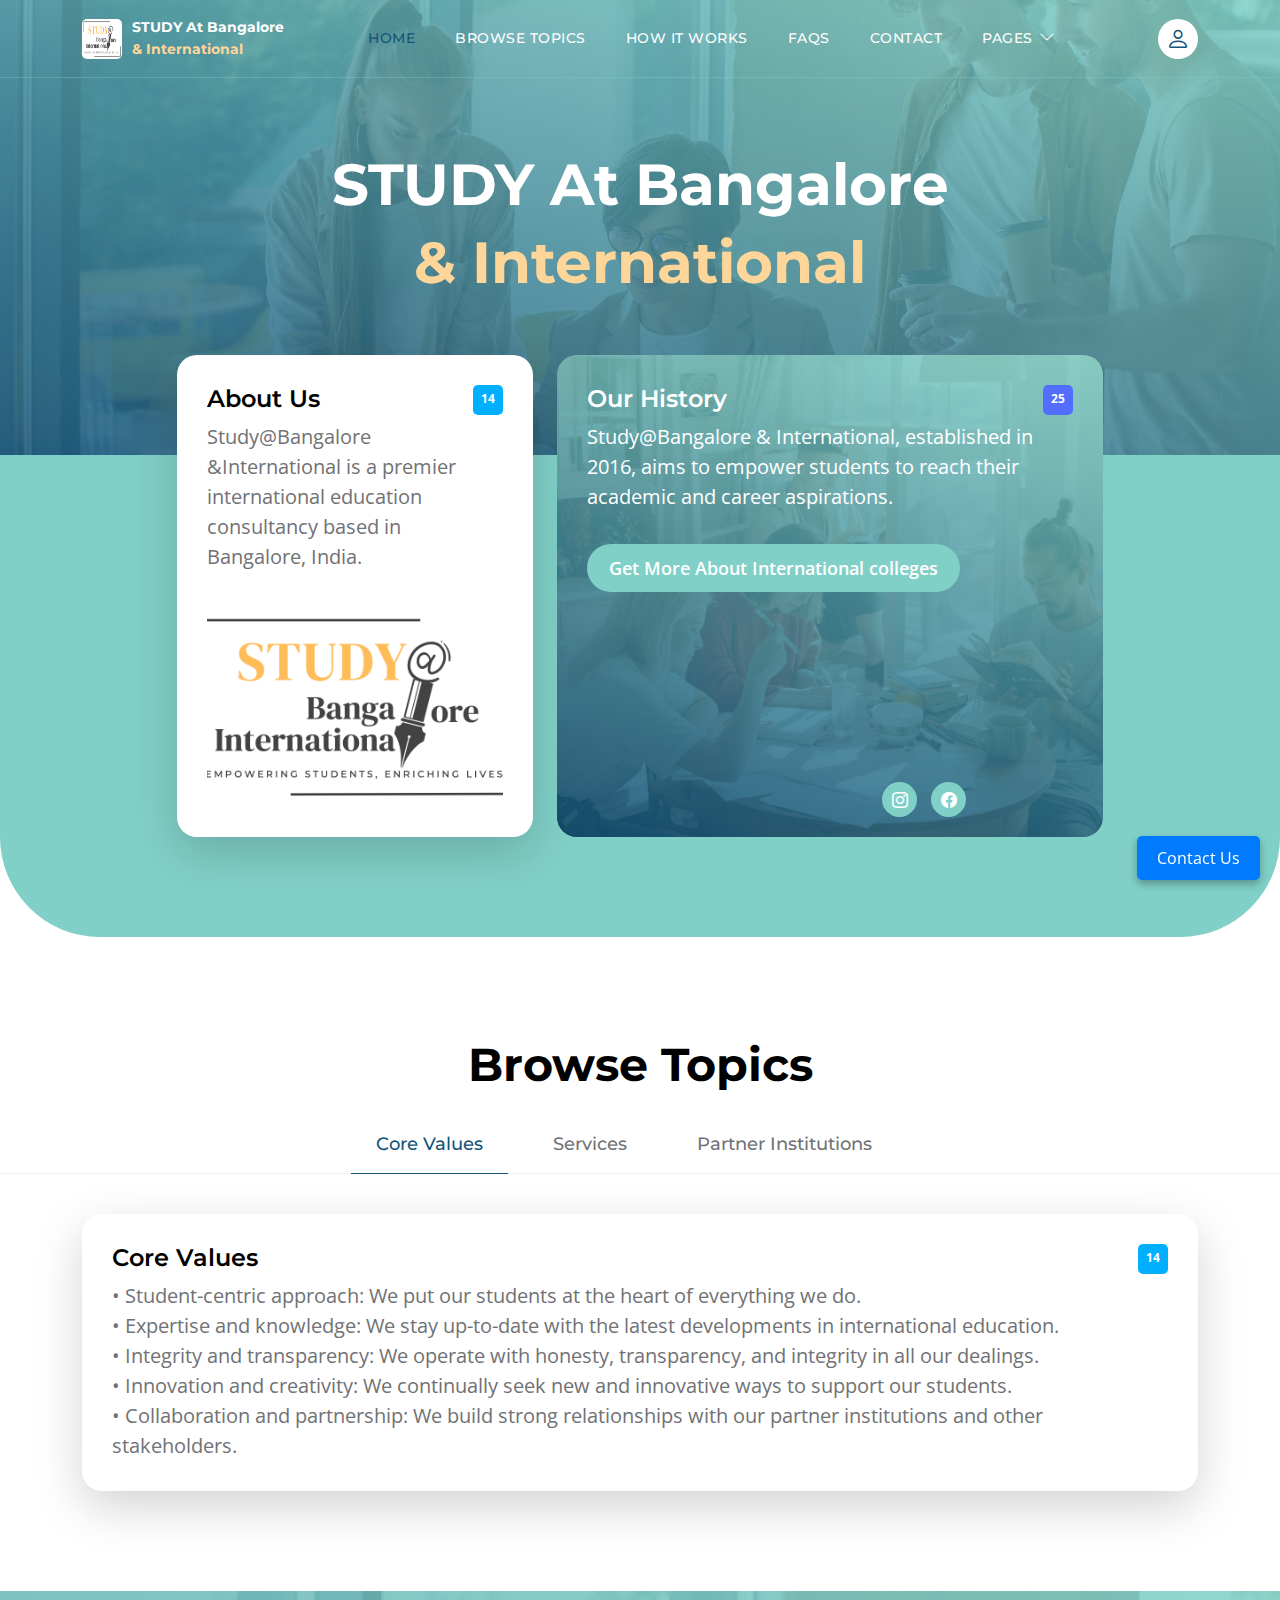
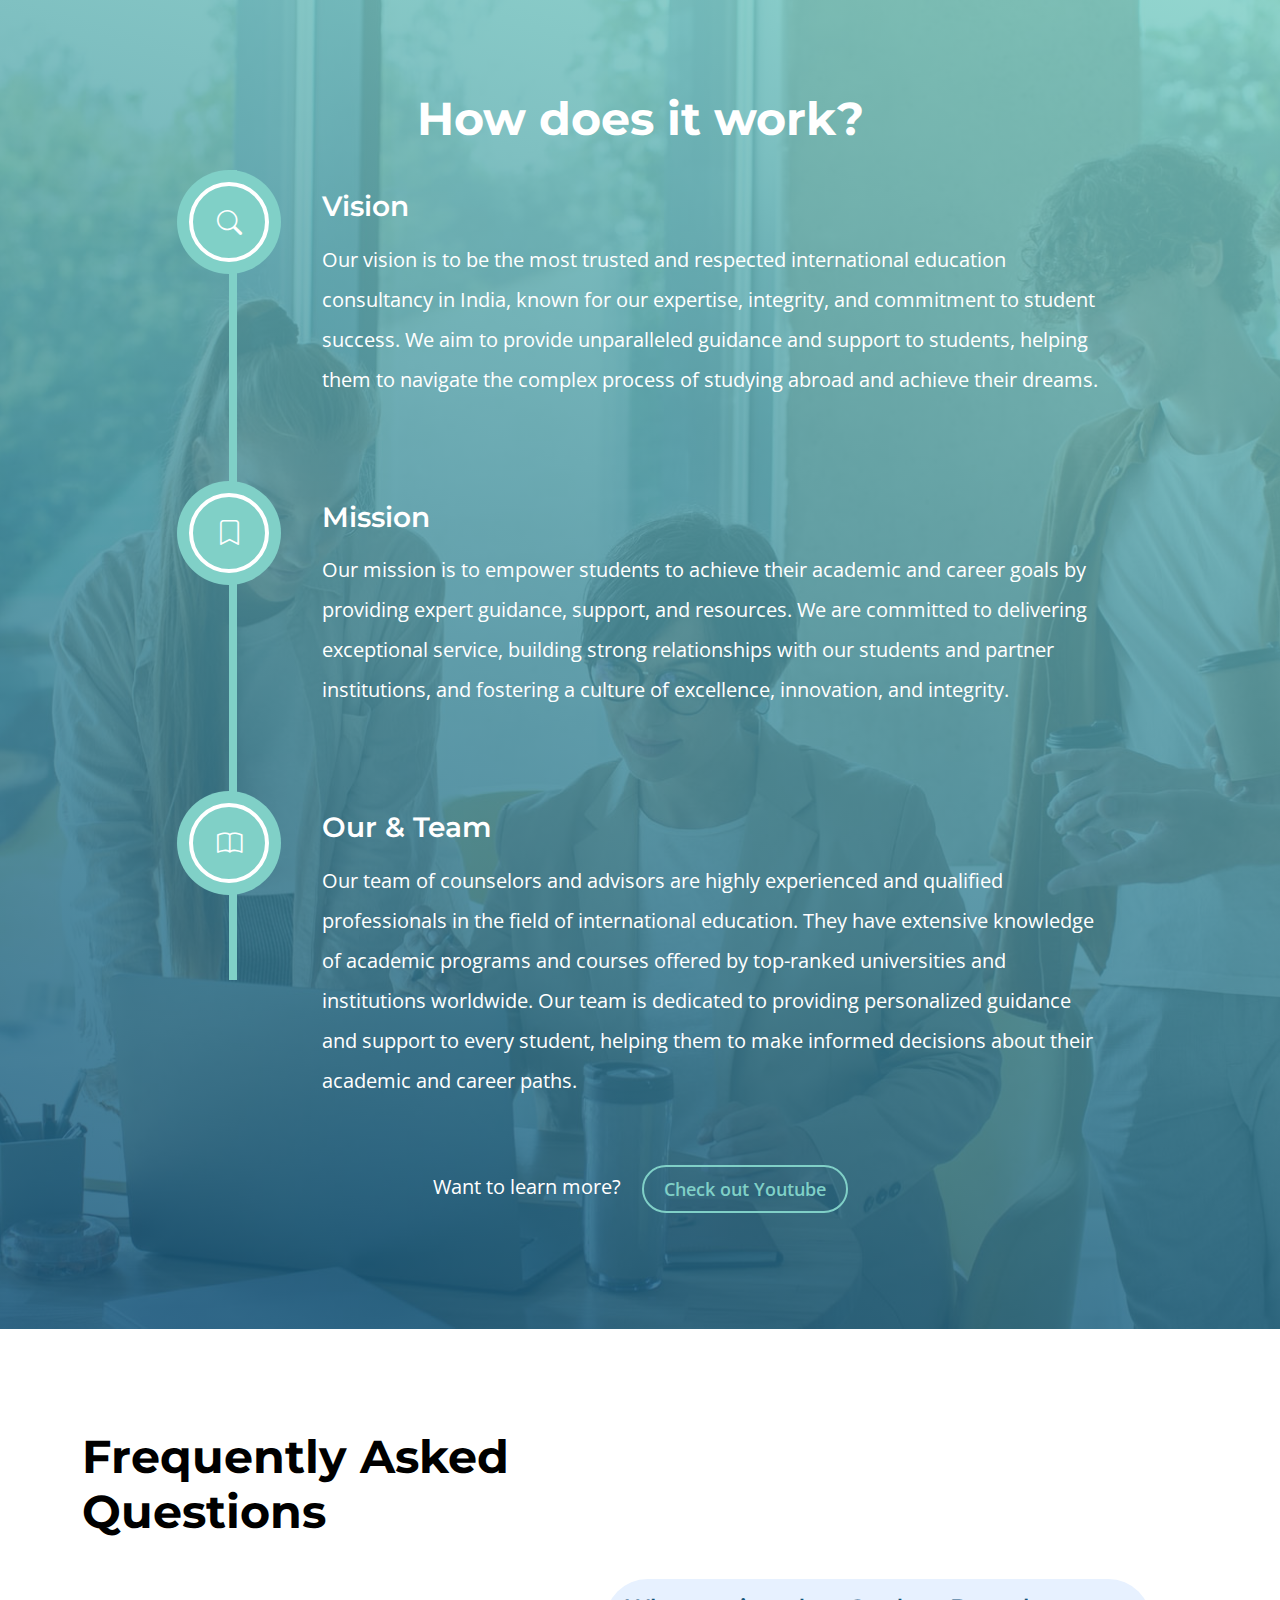
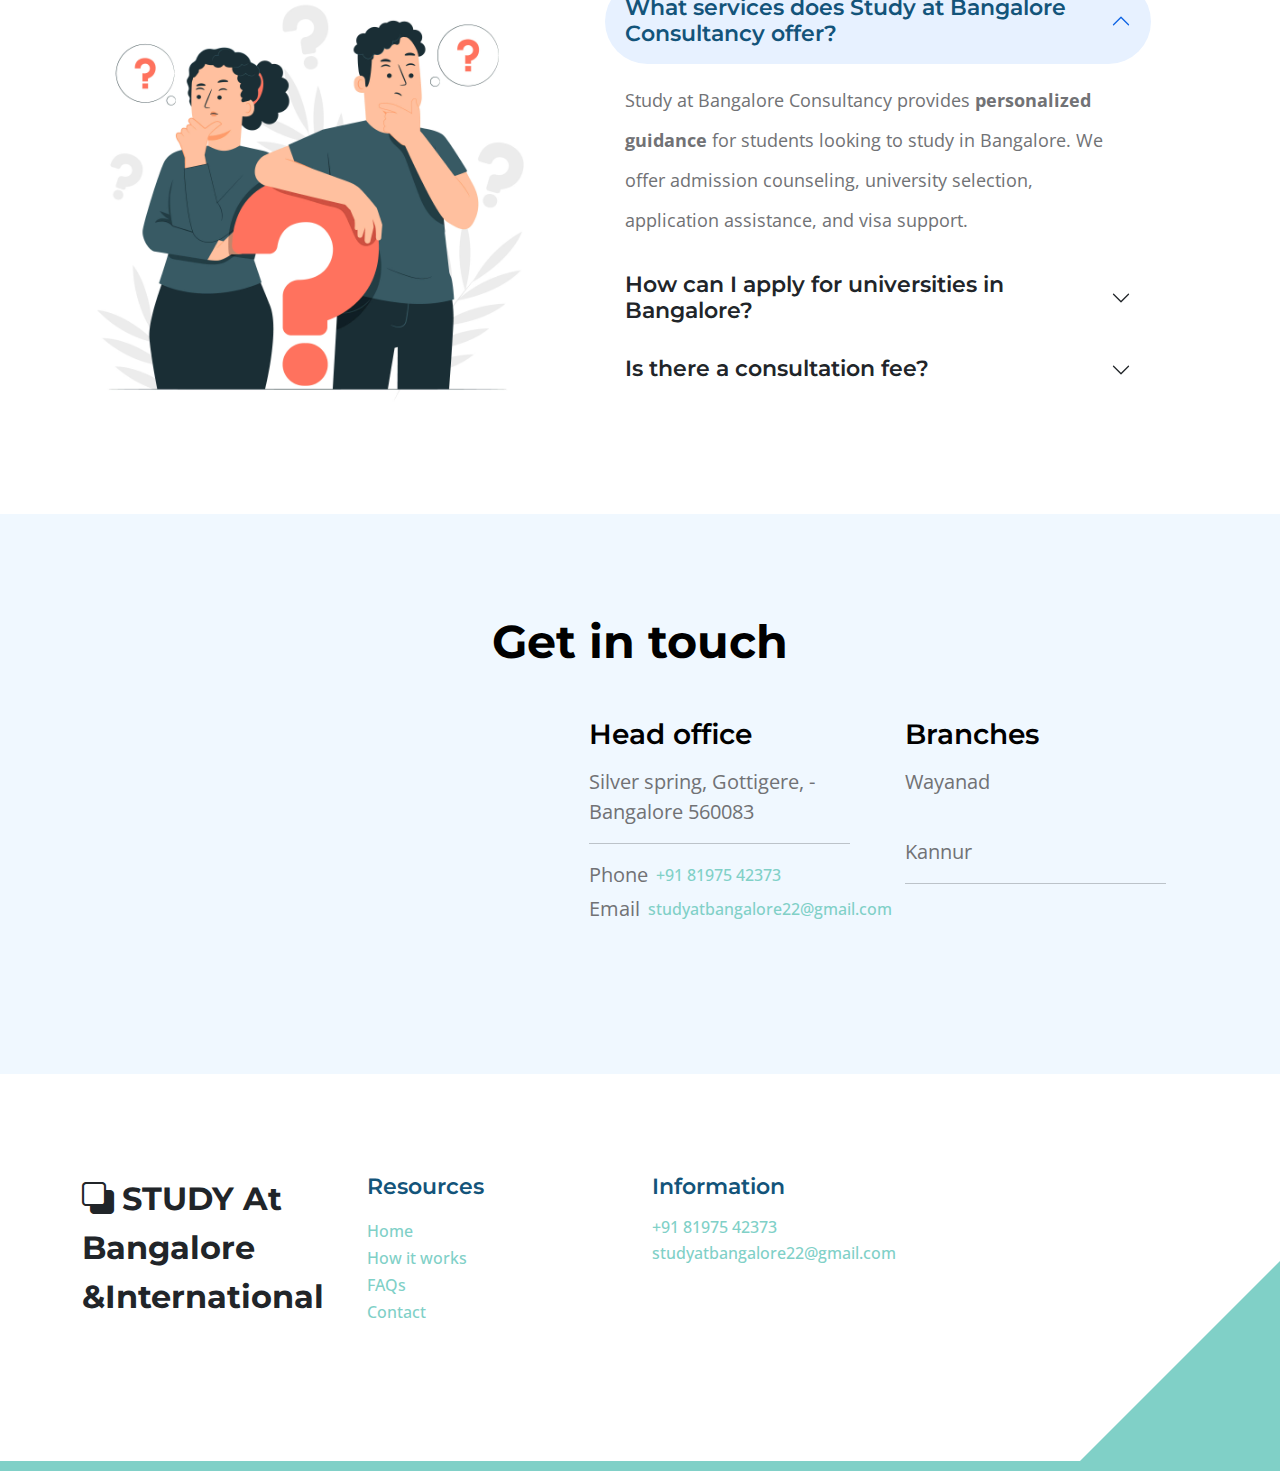
==== index.html @ b73ca3a7 "nav" ====
<!doctype html>
<html lang="en">
    <head>
        <style>
            /* Button Styling */
.contact-btn {
    position: fixed;
    bottom: 20px;
    right: 20px;
    background-color: #007bff;
    color: white;
    border: none;
    padding: 15px 25px;
    border-radius: 50%;
    font-size: 16px;
    cursor: pointer;
    box-shadow: 0 4px 8px rgba(0, 0, 0, 0.3);
    z-index: 1000;
}

/* Contact Form Styling */
.contact-form {
    display: none; /* Initially hidden */
    position: fixed;
    top: 50%;
    left: 50%;
    transform: translate(-50%, -50%);
    background-color: white;
    padding: 30px;
    border-radius: 10px;
    box-shadow: 0 4px 15px rgba(0, 0, 0, 0.2);
    z-index: 999;
    width: 400px;
}

.contact-form h4 {
    margin-bottom: 20px;
}

.contact-form label {
    display: block;
    margin-bottom: 8px;
}

.contact-form input,
.contact-form textarea {
    width: 100%;
    padding: 10px;
    margin-bottom: 15px;
    border: 1px solid #ccc;
    border-radius: 5px;
}

.contact-form button {
    background-color: #28a745;
    color: white;
    border: none;
    padding: 10px 20px;
    border-radius: 5px;
    cursor: pointer;
}

.contact-form .close-btn {
    background-color: #dc3545;
    margin-top: 10px;
    width: 100%;
}

/* Show the contact form */
.contact-form.show {
    display: block;
}
/* Contact Form Styling */
.contact-form {
    display: none; /* Initially hidden */
    position: fixed;
    top: 50%;
    left: 50%;
    transform: translate(-50%, -50%) scale(0); /* Start with a scale of 0 */
    background-color: #ffffff;
    padding: 30px;
    border-radius: 10px;
    box-shadow: 0 4px 15px rgba(0, 0, 0, 0.2);
    z-index: 999;
    width: 400px;
    opacity: 0; /* Initially hidden */
    transition: all 0.3s ease-in-out; /* Smooth transition */
    max-width: 100%;
    box-sizing: border-box;
}

/* Contact Form Visibility with Animation */
.contact-form.show {
    display: block;
    transform: translate(-50%, -50%) scale(1); /* Scale up to 1 */
    opacity: 1; /* Make the form visible */
}

/* Form Container */
.form-container {
    font-family: 'Arial', sans-serif;
}

/* Header Styling */
.contact-form h4 {
    font-size: 24px;
    margin-bottom: 20px;
    color: #333;
    text-align: center;
}

/* Form Group Styling */
.form-group {
    margin-bottom: 15px;
}

.form-group label {
    display: block;
    margin-bottom: 8px;
    font-weight: bold;
    color: #555;
}

.form-group input,
.form-group textarea {
    width: 100%;
    padding: 12px;
    border: 1px solid #ccc;
    border-radius: 5px;
    font-size: 16px;
    transition: border-color 0.3s ease;
}

.form-group input:focus,
.form-group textarea:focus {
    border-color: #007bff;
    outline: none;
}

/* Submit Button Styling */
.submit-btn {
    background-color: #007bff;
    color: white;
    border: none;
    padding: 12px 20px;
    border-radius: 5px;
    font-size: 16px;
    cursor: pointer;
    width: 100%;
    transition: background-color 0.3s ease;
}

.submit-btn:hover {
    background-color: #0056b3;
}

/* Close Button Styling */
.close-btn {
    background-color: #dc3545;
    color: white;
    padding: 10px 20px;
    border-radius: 5px;
    font-size: 16px;
    cursor: pointer;
    width: 100%;
    margin-top: 10px;
    transition: background-color 0.3s ease;
}

.close-btn:hover {
    background-color: #c82333;
}

/* Placeholder Styling */
input::placeholder,
textarea::placeholder {
    color: #aaa;
    font-style: italic;
}

/* Contact Form Responsive Design */
@media (max-width: 500px) {
    .contact-form {
        width: 90%;
    }
}
.contact-btn {
    padding: 10px 20px;
    font-size: 1rem;
    background-color: #007bff;
    color: white;
    border: none;
    border-radius: 5px;
    cursor: pointer;
    transition: background-color 0.3s ease;
}

.contact-btn:hover {
    background-color: #0056b3;
}

/* Responsive adjustments */
@media (max-width: 768px) {
    .contact-btn {
        padding: 8px 16px;
        font-size: 0.9rem;
    }
}

@media (max-width: 480px) {
    .contact-btn {
        padding: 6px 12px;
        font-size: 0.8rem;
    }
}





        </style>
        <meta charset="utf-8">
        <meta name="viewport" content="width=device-width, initial-scale=1">

        <meta name="description" content="">
        <meta name="author" content="">

        <title>Topic Listing Bootstrap 5 Template</title>

        <!-- CSS FILES -->        
        <link rel="preconnect" href="https://fonts.googleapis.com">
        
        <link rel="preconnect" href="https://fonts.gstatic.com" crossorigin>

        <link href="https://fonts.googleapis.com/css2?family=Montserrat:wght@500;600;700&family=Open+Sans&display=swap" rel="stylesheet">
                        
        <link href="css/bootstrap.min.css" rel="stylesheet">

        <link href="css/bootstrap-icons.css" rel="stylesheet">

        <link href="css/templatemo-topic-listing.css" rel="stylesheet">      
<!--

TemplateMo 590 topic listing

https://templatemo.com/tm-590-topic-listing

-->
    </head>
    
    <body id="top">

        <main>

            <nav class="navbar navbar-expand-lg">
                <div class="container">
                    <!-- Navbar Brand with Image -->
                    <a class="navbar-brand d-flex align-items-center" href="index.html">
                        <img src="images/study.png" alt="Study Logo" class="img-fluid" style="width: 40px; height: 40px; margin-right: 10px; border-radius: 5px;">
                        <span class="fw-bold" style="font-size: 0.9rem; color: white;">STUDY At Bangalore<br/><span style="color: #FFD699;">& International</span></span>
                    </a>
                    
                    
                    
            
                    <!-- Mobile Icon -->
                    <div class="d-lg-none ms-auto me-4">
                        <a href="#top" class="navbar-icon bi-person smoothscroll"></a>
                    </div>
            
                    <!-- Toggler Button -->
                    <button class="navbar-toggler" type="button" data-bs-toggle="collapse" data-bs-target="#navbarNav" aria-controls="navbarNav" aria-expanded="false" aria-label="Toggle navigation">
                        <span class="navbar-toggler-icon"></span>
                    </button>
            
                    <!-- Navigation Links -->
                    <div class="collapse navbar-collapse" id="navbarNav">
                        <ul class="navbar-nav ms-lg-5 me-lg-auto">
                            <li class="nav-item">
                                <a class="nav-link click-scroll" href="#section_1">Home</a>
                            </li>
                            <li class="nav-item">
                                <a class="nav-link click-scroll" href="#section_2">Browse Topics</a>
                            </li>
                            <li class="nav-item">
                                <a class="nav-link click-scroll" href="#section_3">How it works</a>
                            </li>
                            <li class="nav-item">
                                <a class="nav-link click-scroll" href="#section_4">FAQs</a>
                            </li>
                            <li class="nav-item">
                                <a class="nav-link click-scroll" href="#section_5">Contact</a>
                            </li>
                            <li class="nav-item dropdown">
                                <a class="nav-link dropdown-toggle" href="#" id="navbarLightDropdownMenuLink" role="button" data-bs-toggle="dropdown" aria-expanded="false">Pages</a>
                                <ul class="dropdown-menu dropdown-menu-light" aria-labelledby="navbarLightDropdownMenuLink">
                                    <li><a class="dropdown-item" href="topics-listing.html">Providing  Details</a></li>
                                    <li><a class="dropdown-item" href="contact.html">Contact Form</a></li>
                                </ul>
                            </li>
                        </ul>
            
                        <!-- Desktop Icon -->
                        <div class="d-none d-lg-block">
                            <a href="/contact.html" class="navbar-icon bi-person smoothscroll"></a>
                        </div>
                    </div>
                </div>
            </nav>
            <!-- Contact Button -->
            <button id="contactBtn" class="contact-btn">
                Contact Us
            </button>
            

<!-- Contact Form (Initially Hidden) -->
<div id="contactForm" class="contact-form">
    <div class="form-container">
        <h4>Contact Us</h4>
        <form action="https://formspree.io/f/xovvlnej" method="POST"  role="form" id="contactForm">
            <div class="form-group">
                <label for="name">Full Name:</label>
                <input type="text" id="name" name="name" required placeholder="Enter your full name">
            </div>

            <div class="form-group">
                <label for="email">Email Address:</label>
                <input type="email" id="email" name="email" required placeholder="Enter your email">
            </div>

            <div class="form-group">
                <label for="message">Your Message:</label>
                <textarea id="message" name="message" required placeholder="Write your message here"></textarea>
            </div>

            <div class="form-group">
                <button type="submit" class="submit-btn">Submit</button>
            </div>
        </form>
        <button id="closeForm" class="close-btn">Close</button>
    </div>
</div>


            

            <section class="hero-section d-flex justify-content-center align-items-center timeline-section " id="section_1">
                <div class="section-overlay"></div>
                <div class="container">
                    <div class="row">

                        <div class="col-lg-8 col-12 mx-auto">
                            <h1 class="text-white text-center">STUDY At Bangalore</h1>

                            <h1 class="text-center" style="color: #FFD699;">& International</h1>





                            
                        </div>

                    </div>
                </div>
            </section>


            <section class="featured-section">
                <div class="container">
                    <div class="row justify-content-center">

                        <div class="col-lg-4 col-12 mb-4 mb-lg-0">
                            <div class="custom-block bg-white shadow-lg">
                                <a href="topics-detail.html">
                                    <div class="d-flex">
                                        <div>
                                            <h5 class="mb-2">About Us
                                            </h5>

                                            <p class="mb-0">Study@Bangalore &International is a premier international education consultancy based in Bangalore, India.
                                                </p>
                                        </div>

                                        <span class="badge bg-design rounded-pill ms-auto">14</span>
                                    </div>

                                    <img src="images/study.png" class="custom-block-image img-fluid" alt="">
                                </a>
                            </div>
                        </div>

                        <div class="col-lg-6 col-12">
                            <div class="custom-block custom-block-overlay">
                                <div class="d-flex flex-column h-100">
                                    <img src="images/pexels-cottonbro-4778621.jpg" class="custom-block-image img-fluid" alt="">

                                    <div class="custom-block-overlay-text d-flex">
                                        <div>
                                            <h5 class="text-white mb-2">Our History
                                            </h5>

                                            <p class="text-white">Study@Bangalore & International, established in 2016, aims to empower students to reach their academic and career aspirations.</p>

                                            <a href="topics-detail.html" class="btn custom-btn mt-2 mt-lg-3"> Get More About International colleges</a>
                                        </div>

                                        <span class="badge bg-finance rounded-pill ms-auto">25</span>
                                    </div>

                                    <div class="social-share d-flex" style="margin-left: 200px;">
                                       

                                        <ul class="social-icon" style="margin-left: 90px;">
                                            <li class="social-icon-item">
                                                <a href="https://www.instagram.com/study.at.bangalore/profilecard/?igsh=MTByZGwyd2oxY2F5aA==" class="social-icon-link bi-instagram"></a>
                                            </li>
                                            

                                            <li class="social-icon-item">
                                                <a href="https://www.facebook.com/share/1Bi9DDzhCz/?mibextid=wwXIfr" class="social-icon-link bi-facebook"></a>
                                            </li>
                                        </ul>
                                    </div>

                                    <div class="section-overlay"></div>
                                </div>
                            </div>
                        </div>

                    </div>
                </div>
            </section>


            <section class="explore-section section-padding" id="section_2">
                <div class="container">

                        <div class="col-12 text-center">
                            <h2 class="mb-4">Browse Topics</h1>
                        </div>

                    </div>
                </div>

                <div class="container-fluid">
                    <div class="row">
                        <ul class="nav nav-tabs" id="myTab" role="tablist">
                            <li class="nav-item" role="presentation">
                                <button class="nav-link active" id="design-tab" data-bs-toggle="tab" data-bs-target="#design-tab-pane" type="button" role="tab" aria-controls="design-tab-pane" aria-selected="true">Core Values</button>
                            </li>

                            <li class="nav-item" role="presentation">
                                <button class="nav-link" id="marketing-tab" data-bs-toggle="tab" data-bs-target="#marketing-tab-pane" type="button" role="tab" aria-controls="marketing-tab-pane" aria-selected="false">Services</button>
                            </li>

                            <li class="nav-item" role="presentation">
                                <button class="nav-link" id="finance-tab" data-bs-toggle="tab" data-bs-target="#finance-tab-pane" type="button" role="tab" aria-controls="finance-tab-pane" aria-selected="false">Partner Institutions
                                </button>
                            </li>

                          
                        </ul>
                    </div>
                </div>

                <div class="container">
                    <div class="row">

                        <div class="col-12">
                            <div class="tab-content" id="myTabContent">
                                <div class="tab-pane fade show active" id="design-tab-pane" role="tabpanel" aria-labelledby="design-tab" tabindex="0">
                                    <div class="row">
                                        <div class="col-lg-12 col-md-6 col-12 mb-4 mb-lg-0">
                                            <div class="custom-block bg-white shadow-lg">
                                                <a href="topics-detail.html">
                                                    <div class="d-flex">
                                                        <div>
                                                            <h5 class="mb-2">Core Values</h5>

                                                            <p class="mb-0">•⁠  ⁠Student-centric approach: We put our students at the heart of everything we do.<br/>
                                                                •⁠  ⁠Expertise and knowledge: We stay up-to-date with the latest developments in international education.<br/>
                                                                •⁠  ⁠Integrity and transparency: We operate with honesty, transparency, and integrity in all our dealings.<br/>
                                                                •⁠  ⁠Innovation and creativity: We continually seek new and innovative ways to support our students.<br/>
                                                                •⁠  ⁠Collaboration and partnership: We build strong relationships with our partner institutions and other stakeholders.
                                                                </p>
                                                        </div>

                                                        <span class="badge bg-design rounded-pill ms-auto">14</span>
                                                    </div>

                                                    
                                                </a>
                                            </div>
                                        </div>

                                        

                                      
                                    </div>
                                </div>

                                <div class="tab-pane fade" id="marketing-tab-pane" role="tabpanel" aria-labelledby="marketing-tab" tabindex="0">
                                    <div class="row">
                                        <div class="col-lg-12 col-md-6 col-12 mb-4 mb-lg-0">
                                            <div class="custom-block bg-white shadow-lg">
                                                <a href="topics-detail.html">
                                                    <div class="d-flex">
                                                        <div>
                                                            <h5 class="mb-2">Services</h5>

                                                            <p class="mb-0">•⁠ ⁠  ⁠University selection and application: We help students choose the right university and program, and assist with the application process.<br/>
                                                                •⁠  ⁠Course selection and career guidance: We provide guidance on course selection and career paths.<br/>
                                                                •⁠  ⁠Visa application and documentation: We assist with visa applications and documentation.<br/>
                                                                •⁠  ⁠Pre-departure briefing and orientation: We provide pre-departure briefings and orientation to prepare students for their studies abroad.<br/>
                                                                •⁠  ⁠Post-arrival support and assistance: We offer post-arrival support and assistance to help students settle into their new environment.
                                                                
                                                                </p>
                                                        </div>

                                                        <span class="badge bg-design rounded-pill ms-auto">14</span>
                                                    </div>

                                                    
                                                </a>
                                            </div>
                                        </div>

                                        

                                          
                                        </div>
                                  </div>

                                <div class="tab-pane fade" id="finance-tab-pane" role="tabpanel" aria-labelledby="finance-tab" tabindex="0">   <div class="row">
                                    <div class="col-lg-12 col-md-6 col-12 mb-4 mb-lg-0">
                                        <div class="custom-block bg-white shadow-lg">
                                            <a href="topics-detail.html">
                                                <div class="d-flex">
                                                    <div>
                                                        <h5 class="mb-2">Partner Institutions</h5>

                                                        <p class="mb-0">•⁠  ⁠Universities in the UK, USA, Australia, Canada, and Europe<br/>
                                                            •⁠  ⁠Top-ranked business schools and engineering institutions<br/>
                                                            •⁠  ⁠Leading arts and design colleges<br/>
                                                            •⁠  ⁠Renowned language schools and pathway providers
                                                            
                                                            </p>
                                                    </div>

                                                    <span class="badge bg-design rounded-pill ms-auto">14</span>
                                                </div>

                                                
                                            </a>
                                        </div>
                                    </div>

                                    </div>
                                </div>

                                <div class="tab-pane fade" id="music-tab-pane" role="tabpanel" aria-labelledby="music-tab" tabindex="0">
                                    <div class="row">
                                        <div class="col-lg-4 col-md-6 col-12 mb-4 mb-lg-3">
                                            <div class="custom-block bg-white shadow-lg">
                                                <a href="topics-detail.html">
                                                    <div class="d-flex">
                                                        <div>
                                                            <h5 class="mb-2">Composing Song</h5>

                                                            <p class="mb-0">Lorem Ipsum dolor sit amet consectetur</p>
                                                        </div>

                                                        <span class="badge bg-music rounded-pill ms-auto">45</span>
                                                    </div>

                                                    <img src="images/topics/undraw_Compose_music_re_wpiw.png" class="custom-block-image img-fluid" alt="">
                                                </a>
                                            </div>
                                        </div>

                                        <div class="col-lg-4 col-md-6 col-12 mb-4 mb-lg-3">
                                            <div class="custom-block bg-white shadow-lg">
                                                <a href="topics-detail.html">
                                                    <div class="d-flex">
                                                        <div>
                                                            <h5 class="mb-2">Online Music</h5>

                                                            <p class="mb-0">Lorem Ipsum dolor sit amet consectetur</p>
                                                        </div>

                                                        <span class="badge bg-music rounded-pill ms-auto">45</span>
                                                    </div>

                                                    <img src="images/topics/undraw_happy_music_g6wc.png" class="custom-block-image img-fluid" alt="">
                                                </a>
                                            </div>
                                        </div>

                                        <div class="col-lg-4 col-md-6 col-12">
                                            <div class="custom-block bg-white shadow-lg">
                                                <a href="topics-detail.html">
                                                    <div class="d-flex">
                                                        <div>
                                                            <h5 class="mb-2">Podcast</h5>

                                                            <p class="mb-0">Lorem Ipsum dolor sit amet consectetur</p>
                                                        </div>

                                                        <span class="badge bg-music rounded-pill ms-auto">20</span>
                                                    </div>

                                                    <img src="images/topics/undraw_Podcast_audience_re_4i5q.png" class="custom-block-image img-fluid" alt="">
                                                </a>
                                            </div>
                                        </div>
                                    </div>
                                </div>

                                <div class="tab-pane fade" id="education-tab-pane" role="tabpanel" aria-labelledby="education-tab" tabindex="0">
                                    <div class="row">
                                        <div class="col-lg-6 col-md-6 col-12 mb-4 mb-lg-3">
                                            <div class="custom-block bg-white shadow-lg">
                                                <a href="topics-detail.html">
                                                    <div class="d-flex">
                                                        <div>
                                                            <h5 class="mb-2">Graduation</h5>

                                                            <p class="mb-0">Lorem Ipsum dolor sit amet consectetur</p>
                                                        </div>

                                                        <span class="badge bg-education rounded-pill ms-auto">80</span>
                                                    </div>

                                                    <img src="images/topics/undraw_Graduation_re_gthn.png" class="custom-block-image img-fluid" alt="">
                                                </a>
                                            </div>
                                        </div>

                                        <div class="col-lg-6 col-md-6 col-12">
                                            <div class="custom-block bg-white shadow-lg">
                                                <a href="topics-detail.html">
                                                    <div class="d-flex">
                                                        <div>
                                                            <h5 class="mb-2">Educator</h5>

                                                            <p class="mb-0">Lorem Ipsum dolor sit amet consectetur</p>
                                                        </div>

                                                        <span class="badge bg-education rounded-pill ms-auto">75</span>
                                                    </div>

                                                    <img src="images/topics/undraw_Educator_re_ju47.png" class="custom-block-image img-fluid" alt="">
                                                </a>
                                            </div>
                                        </div>
                                    </div>
                                </div>
                            </div>

                    </div>
                </div>
            </section>


            <section class="timeline-section section-padding" id="section_3">
                <div class="section-overlay"></div>

                <div class="container">
                    <div class="row">

                        <div class="col-12 text-center">
                            <h2 class="text-white mb-4">How does it work?</h1>
                        </div>

                        <div class="col-lg-10 col-12 mx-auto">
                            <div class="timeline-container">
                                <ul class="vertical-scrollable-timeline" id="vertical-scrollable-timeline">
                                    <div class="list-progress">
                                        <div class="inner"></div>
                                    </div>

                                    <li>
                                        <h4 class="text-white mb-3">Vision</h4>

                                        <p class="text-white">Our vision is to be the most trusted and respected international education consultancy in India, known for our expertise, integrity, and commitment to student success. We aim to provide unparalleled guidance and support to students, helping them to navigate the complex process of studying abroad and achieve their dreams.
                                        </p>

                                        <div class="icon-holder">
                                          <i class="bi-search"></i>
                                        </div>
                                    </li>
                                    
                                    <li>
                                        <h4 class="text-white mb-3">Mission</h4>

                                        <p class="text-white">Our mission is to empower students to achieve their academic and career goals by providing expert guidance, support, and resources. We are committed to delivering exceptional service, building strong relationships with our students and partner institutions, and fostering a culture of excellence, innovation, and integrity.
                                        </p>

                                        <div class="icon-holder">
                                          <i class="bi-bookmark"></i>
                                        </div>
                                    </li>

                                    <li>
                                        <h4 class="text-white mb-3">Our &amp; Team</h4>

                                        <p class="text-white">Our team of counselors and advisors are highly experienced and qualified professionals in the field of international education. They have extensive knowledge of academic programs and courses offered by top-ranked universities and institutions worldwide. Our team is dedicated to providing personalized guidance and support to every student, helping them to make informed decisions about their academic and career paths.
                                        </p>

                                        <div class="icon-holder">
                                          <i class="bi-book"></i>
                                        </div>
                                    </li>
                                </ul>
                            </div>
                        </div>

                        <div class="col-12 text-center mt-5">
                            <p class="text-white">
                                Want to learn more?
                                <a href="https://www.youtube.com/channel/UCRJ0ZG1Ue06vh4ijqoyJSXQ" class="btn custom-btn custom-border-btn ms-3">Check out Youtube</a>
                            </p>
                        </div>
                    </div>
                </div>
            </section>


            <section class="faq-section section-padding" id="section_4">
                <div class="container">
                    <div class="row">
            
                        <div class="col-lg-6 col-12">
                            <h2 class="mb-4">Frequently Asked Questions</h2>
                        </div>
            
                        <div class="clearfix"></div>
            
                        <div class="col-lg-5 col-12">
                            <img src="images/faq_graphic.jpg" class="img-fluid" alt="FAQs">
                        </div>
            
                        <div class="col-lg-6 col-12 m-auto">
                            <div class="accordion" id="accordionExample">
                                <div class="accordion-item">
                                    <h2 class="accordion-header" id="headingOne">
                                        <button class="accordion-button" type="button" data-bs-toggle="collapse" data-bs-target="#collapseOne" aria-expanded="true" aria-controls="collapseOne">
                                        What services does Study at Bangalore Consultancy offer?
                                        </button>
                                    </h2>
            
                                    <div id="collapseOne" class="accordion-collapse collapse show" aria-labelledby="headingOne" data-bs-parent="#accordionExample">
                                        <div class="accordion-body">
                                            Study at Bangalore Consultancy provides <strong>personalized guidance</strong> for students looking to study in Bangalore. We offer admission counseling, university selection, application assistance, and visa support.
                                        </div>
                                    </div>
                                </div>
            
                                <div class="accordion-item">
                                    <h2 class="accordion-header" id="headingTwo">
                                        <button class="accordion-button collapsed" type="button" data-bs-toggle="collapse" data-bs-target="#collapseTwo" aria-expanded="false" aria-controls="collapseTwo">
                                        How can I apply for universities in Bangalore?
                                        </button>
                                    </h2>
            
                                    <div id="collapseTwo" class="accordion-collapse collapse" aria-labelledby="headingTwo" data-bs-parent="#accordionExample">
                                        <div class="accordion-body">
                                            You can start by contacting our team for a free consultation. We will help you <strong>shortlist universities</strong> based on your academic background, interests, and career goals.
                                        </div>
                                    </div>
                                </div>
            
                                <div class="accordion-item">
                                    <h2 class="accordion-header" id="headingThree">
                                        <button class="accordion-button collapsed" type="button" data-bs-toggle="collapse" data-bs-target="#collapseThree" aria-expanded="false" aria-controls="collapseThree">
                                        Is there a consultation fee?
                                        </button>
                                    </h2>
            
                                    <div id="collapseThree" class="accordion-collapse collapse" aria-labelledby="headingThree" data-bs-parent="#accordionExample">
                                        <div class="accordion-body">
                                            Our <strong>initial consultation</strong> is free of charge. For premium services, including full admission and visa assistance, we have affordable packages tailored to your needs.
                                        </div>
                                    </div>
                                </div>
                            </div>
                        </div>
            
                    </div>
                </div>
            </section>
            


            <section class="contact-section section-padding section-bg" id="section_5">
                <div class="container">
                    <div class="row">

                        <div class="col-lg-12 col-12 text-center">
                            <h2 class="mb-5">Get in touch</h2>
                        </div>

                        <div class="col-lg-5 col-12 mb-4 mb-lg-0">
                            <iframe class="google-map" src="https://www.google.com/maps/embed?pb=!1m18!1m12!1m3!1d62232.7761987277!2d77.54165774863283!3d12.872411600000005!2m3!1f0!2f0!3f0!3m2!1i1024!2i768!4f13.1!3m3!1m2!1s0x3bae6b2de06f5c9f%3A0x4397010369a3ae21!2sSilver%20Spring%20Apartment!5e0!3m2!1sen!2sin!4v1735539312933!5m2!1sen!2sin" width="100%" height="250" style="border:0;" allowfullscreen="" loading="lazy" referrerpolicy="no-referrer-when-downgrade"></iframe>
                        </div>

                        <div class="col-lg-3 col-md-6 col-12 mb-3 mb-lg- mb-md-0 ms-auto">
                            <h4 class="mb-3">Head office</h4>

                            <p>
                                Silver spring, Gottigere, - 
                                Bangalore 560083
                                </p>

                            <hr>

                            <p class="d-flex align-items-center mb-1">
                                <span class="me-2">Phone</span>

                                <a href="tel: 305-240-9671" class="site-footer-link">
                                    +91 81975 42373
                                </a>
                            </p>

                            <p class="d-flex align-items-center">
                                <span class="me-2">Email</span>

                                <a href="mailto:info@company.com" class="site-footer-link">
                                    studyatbangalore22@gmail.com
                                </a>
                            </p>
                        </div>

                        <div class="col-lg-3 col-md-6 col-12 mx-auto">
                            <h4 class="mb-3">Branches</h4>

                            <p>Wayanad</p><br/>
                            <p>Kannur</p>

                            <hr>

                           
                        </div>

                    </div>
                </div>
            </section>
        </main>

<footer class="site-footer section-padding">
            <div class="container">
                <div class="row">

                    <div class="col-lg-3 col-12 mb-4 pb-2">
                        <a class="navbar-brand mb-2" href="index.html">
                            <i class="bi-back"></i>
                            <span>STUDY At <br/>Bangalore<br/>&International</span>
                        </a>
                    </div>

                    <div class="col-lg-3 col-md-4 col-6">
                        <h6 class="site-footer-title mb-3">Resources</h6>

                        <ul class="site-footer-links">
                            <li class="site-footer-link-item">
                                <a href="#" class="site-footer-link">Home</a>
                            </li>

                            <li class="site-footer-link-item">
                                <a href="#" class="site-footer-link">How it works</a>
                            </li>

                            <li class="site-footer-link-item">
                                <a href="#" class="site-footer-link">FAQs</a>
                            </li>

                            <li class="site-footer-link-item">
                                <a href="#" class="site-footer-link">Contact</a>
                            </li>
                        </ul>
                    </div>

                    <div class="col-lg-3 col-md-4 col-6 mb-4 mb-lg-0" style="margin-right: 10px;">
                        <h6 class="site-footer-title mb-3">Information</h6>

                        <p class="text-white d-flex mb-1">
                            <a href="tel: 305-240-9671" class="site-footer-link">
                                +91 81975 42373
                            </a>
                        </p>

                        <p class="text-white d-flex">
                            <a href="mailto:info@company.com" class="site-footer-link">
                                studyatbangalore22@gmail.com
                            </a>
                        </p>
                    </div>

                   

                </div>
            </div>
        </footer>


        <!-- JAVASCRIPT FILES -->
        <script src="js/jquery.min.js"></script>
        <script src="js/bootstrap.bundle.min.js"></script>
        <script src="js/jquery.sticky.js"></script>
        <script src="js/click-scroll.js"></script>
        <script src="js/custom.js"></script>
        <script>
            // Get elements
const contactBtn = document.getElementById('contactBtn');
const contactForm = document.getElementById('contactForm');
const closeForm = document.getElementById('closeForm');

// Show contact form when button is clicked
contactBtn.addEventListener('click', () => {
    contactForm.classList.add('show');
});

// Close the contact form when close button is clicked
closeForm.addEventListener('click', () => {
    contactForm.classList.remove('show');
});

const form = document.querySelector('.contact-form');
            const successMessage = document.getElementById('successMessage');
    
            form.addEventListener('submit', function(e) {
                // Additional client-side handling if needed
                form.addEventListener('formspree-submit-response', function() {
                    form.reset();
                    successMessage.style.display = 'block';
                    setTimeout(() => {
                        successMessage.style.display = 'none';
                    }, 5000);
                });
            });
            



            document.getElementById('contactForm').addEventListener('submit', function(event) {
    if (!this.checkValidity()) {
        event.preventDefault();
        event.stopPropagation();
    }
    
    this.classList.add('was-validated');
    
    // If form is valid, show success message after Formspree submission
    if (this.checkValidity()) {
        const successMessage = document.getElementById('successMessage');
        this.addEventListener('formspree-submit-response', function() {
            this.reset();
            this.classList.remove('was-validated');
            successMessage.style.display = 'block';
            setTimeout(() => {
                successMessage.style.display = 'none';
            }, 5000);
        });
    }
});

// Real-time phone number validation
document.getElementById('phone').addEventListener('input', function(e) {
    let value = e.target.value.replace(/\D/g, ''); // Remove non-digits
    if (value.length > 10) value = value.slice(0, 10); // Limit to 10 digits
    e.target.value = value;
});

// Real-time age validation
document.getElementById('age').addEventListener('input', function(e) {
    let value = parseInt(e.target.value);
    if (value > 100) e.target.value = 100;
});

        </script>

    </body>
</html>
---- css/templatemo-topic-listing.css ----
/*

TemplateMo 590 topic listing

https://templatemo.com/tm-590-topic-listing

*/

/*---------------------------------------
  CUSTOM PROPERTIES ( VARIABLES )             
-----------------------------------------*/
:root {
  --white-color:                  #ffffff;
  --primary-color:                #13547a;
  --secondary-color:              #80d0c7;
  --section-bg-color:             #f0f8ff;
  --custom-btn-bg-color:          #80d0c7;
  --custom-btn-bg-hover-color:    #13547a;
  --dark-color:                   #000000;
  --p-color:                      #717275;
  --border-color:                 #7fffd4;
  --link-hover-color:             #13547a;

  --body-font-family:             'Open Sans', sans-serif;
  --title-font-family:            'Montserrat', sans-serif;

  --h1-font-size:                 58px;
  --h2-font-size:                 46px;
  --h3-font-size:                 32px;
  --h4-font-size:                 28px;
  --h5-font-size:                 24px;
  --h6-font-size:                 22px;
  --p-font-size:                  20px;
  --menu-font-size:               14px;
  --btn-font-size:                18px;
  --copyright-font-size:          16px;

  --border-radius-large:          100px;
  --border-radius-medium:         20px;
  --border-radius-small:          10px;

  --font-weight-normal:           400;
  --font-weight-medium:           500;
  --font-weight-semibold:         600;
  --font-weight-bold:             700;
}

body {
  background-color: var(--white-color);
  font-family: var(--body-font-family); 
}


/*---------------------------------------
  TYPOGRAPHY               
-----------------------------------------*/

h2,
h3,
h4,
h5,
h6 {
  color: var(--dark-color);
}

h1,
h2,
h3,
h4,
h5,
h6 {
  font-family: var(--title-font-family); 
  font-weight: var(--font-weight-semibold);
}

h1 {
  font-size: var(--h1-font-size);
  font-weight: var(--font-weight-bold);
}

h2 {
  font-size: var(--h2-font-size);
  font-weight: var(--font-weight-bold);
}

h3 {
  font-size: var(--h3-font-size);
}

h4 {
  font-size: var(--h4-font-size);
}

h5 {
  font-size: var(--h5-font-size);
}

h6 {
  color: var(--primary-color);
  font-size: var(--h6-font-size);
}

p {
  color: var(--p-color);
  font-size: var(--p-font-size);
  font-weight: var(--font-weight-normal);
}

ul li {
  color: var(--p-color);
  font-size: var(--p-font-size);
  font-weight: var(--font-weight-normal);
}

a, 
button {
  touch-action: manipulation;
  transition: all 0.3s;
}

a {
  display: inline-block;
  color: var(--primary-color);
  text-decoration: none;
}

a:hover {
  color: var(--link-hover-color);
}

b,
strong {
  font-weight: var(--font-weight-bold);
}


/*---------------------------------------
  SECTION               
-----------------------------------------*/
.section-padding {
  padding-top: 100px;
  padding-bottom: 100px;
}

.section-bg {
  background-color: var(--section-bg-color);
}

.section-overlay {
  background-image: linear-gradient(15deg, #13547a 0%, #80d0c7 100%);
  position: absolute;
  top: 0;
  left: 0;
  pointer-events: none;
  width: 100%;
  height: 100%;
  opacity: 0.85;
}

.section-overlay + .container {
  position: relative;
}

.tab-content {
  background-color: var(--white-color);
  border-radius: var(--border-radius-medium);
}

.nav-tabs {
  border-bottom: 1px solid #ecf3f2;
  margin-bottom: 40px;
  justify-content: center;
}

.nav-tabs .nav-link {
  border-radius: 0;
  border-top: 0;
  border-right: 0;
  border-left: 0;
  color: var(--p-color);
  font-family: var(--title-font-family);
  font-size: var(--btn-font-size);
  font-weight: var(--font-weight-medium);
  padding: 15px 25px;
  transition: all 0.3s;
}

.nav-tabs .nav-link:first-child {
  margin-right: 20px;
}

.nav-tabs .nav-item.show .nav-link, 
.nav-tabs .nav-link.active,
.nav-tabs .nav-link:focus, 
.nav-tabs .nav-link:hover {
  border-bottom-color: var(--primary-color);
  color: var(--primary-color);
}


/*---------------------------------------
  CUSTOM ICON COLOR               
-----------------------------------------*/
.custom-icon {
  color: var(--secondary-color);
}


/*---------------------------------------
  CUSTOM BUTTON               
-----------------------------------------*/
.custom-btn {
  background: var(--custom-btn-bg-color);
  border: 2px solid transparent;
  border-radius: var(--border-radius-large);
  color: var(--white-color);
  font-size: var(--btn-font-size);
  font-weight: var(--font-weight-semibold);
  line-height: normal;
  transition: all 0.3s;
  padding: 10px 20px;
}

.custom-btn:hover {
  background: var(--custom-btn-bg-hover-color);
  color: var(--white-color);
}

.custom-border-btn {
  background: transparent;
  border: 2px solid var(--custom-btn-bg-color);
  color: var(--custom-btn-bg-color);
}

.custom-border-btn:hover {
  background: var(--custom-btn-bg-color);
  border-color: transparent;
  color: var(--white-color);
}

.custom-btn-bg-white {
  border-color: var(--white-color);
  color: var(--white-color);
}


/*---------------------------------------
  SITE HEADER              
-----------------------------------------*/
.site-header {
  background-image: linear-gradient(15deg, #13547a 0%, #80d0c7 100%);
  padding-top: 150px;
  padding-bottom: 80px;
}

.site-header .container {
  height: 100%;
}

.breadcrumb-item+.breadcrumb-item::before,
.breadcrumb-item a:hover,
.breadcrumb-item.active {
  color: var(--white-color);
}

.site-header .custom-icon {
  color: var(--white-color);
  font-size: var(--h4-font-size);
}

.site-header .custom-icon:hover {
  color: var(--secondary-color);
}


/*---------------------------------------
  NAVIGATION              
-----------------------------------------*/
.sticky-wrapper {
  position: absolute;
  top: 0;
  right: 0;
  left: 0;
}

.sticky-wrapper.is-sticky .navbar {
  background-color: var(--secondary-color);
}

.navbar {
  background: transparent;
  border-bottom: 1px solid rgba(128, 208, 199, 0.35);
  z-index: 9;
}

.navbar-brand,
.navbar-brand:hover {
  font-size: var(--h3-font-size);
  font-weight: var(--font-weight-bold);
  display: block;
}

.navbar-brand span {
  font-family: var(--title-font-family);
}

.navbar-expand-lg .navbar-nav .nav-link {
  border-radius: var(--border-radius-large);
  margin: 10px;
  padding: 10px;
}

.navbar-nav .nav-link {
  display: inline-block;
  color: var(--white-color);
  font-family: var(--title-font-family); 
  font-size: var(--menu-font-size);
  font-weight: var(--font-weight-medium);
  text-transform: uppercase;
  letter-spacing: 0.5px;
  position: relative;
  padding-top: 15px;
  padding-bottom: 15px;
}

.navbar-nav .nav-link.active, 
.navbar-nav .nav-link:hover {
  color: var(--primary-color);
}

.navbar .dropdown-menu {
  background: var(--white-color);
  box-shadow: 0 1rem 3rem rgba(0,0,0,.175);
  border: 0;
  display: inherit;
  opacity: 0;
  min-width: 9rem;
  margin-top: 20px;
  padding: 13px 0 10px 0;
  transition: all 0.3s;
  pointer-events: none;
}

.navbar .dropdown-menu::before {
  content: "";
  width: 0;
  height: 0;
  border-left: 20px solid transparent;
  border-right: 20px solid transparent;
  border-bottom: 15px solid var(--white-color);
  position: absolute;
  top: -10px;
  left: 10px;
}

.navbar .dropdown-item {
  display: inline-block;
  color: var(--p-bg-color);
  font-family: var(--title-font-family); 
  font-size: var(--menu-font-size);
  font-weight: var(--font-weight-medium);
  text-transform: uppercase;
  letter-spacing: 0.5px;
  position: relative;
}

.navbar .dropdown-item.active, 
.navbar .dropdown-item:active,
.navbar .dropdown-item:focus, 
.navbar .dropdown-item:hover {
  background: transparent;
  color: var(--primary-color);
}

.navbar .dropdown-toggle::after {
  content: "\f282";
  display: inline-block;
  font-family: bootstrap-icons !important;
  font-size: var(--copyright-font-size);
  font-style: normal;
  font-weight: normal !important;
  font-variant: normal;
  text-transform: none;
  line-height: 1;
  vertical-align: -.125em;
  -webkit-font-smoothing: antialiased;
  -moz-osx-font-smoothing: grayscale;
  position: relative;
  left: 2px;
  border: 0;
}

@media screen and (min-width: 992px) {
  .navbar .dropdown:hover .dropdown-menu {
    opacity: 1;
    margin-top: 0;
    pointer-events: auto;
  }
}

.navbar-icon {
  background: var(--white-color);
  border-radius: var(--border-radius-large);
  display: inline-block;
  font-size: var(--h5-font-size);
  width: 40px;
  height: 40px;
  line-height: 40px;
  text-align: center;
  transition: all 0.3s ease;
}

.navbar-icon:hover {
  background: var(--primary-color);
  color: var(--white-color);
}

.navbar-toggler {
  border: 0;
  padding: 0;
  cursor: pointer;
  margin: 0;
  width: 30px;
  height: 35px;
  outline: none;
}

.navbar-toggler:focus {
  outline: none;
  box-shadow: none;
}

.navbar-toggler[aria-expanded="true"] .navbar-toggler-icon {
  background: transparent;
}

.navbar-toggler[aria-expanded="true"] .navbar-toggler-icon:before,
.navbar-toggler[aria-expanded="true"] .navbar-toggler-icon:after {
  transition: top 300ms 50ms ease, -webkit-transform 300ms 350ms ease;
  transition: top 300ms 50ms ease, transform 300ms 350ms ease;
  transition: top 300ms 50ms ease, transform 300ms 350ms ease, -webkit-transform 300ms 350ms ease;
  top: 0;
}

.navbar-toggler[aria-expanded="true"] .navbar-toggler-icon:before {
  transform: rotate(45deg);
}

.navbar-toggler[aria-expanded="true"] .navbar-toggler-icon:after {
  transform: rotate(-45deg);
}

.navbar-toggler .navbar-toggler-icon {
  background: var(--white-color);
  transition: background 10ms 300ms ease;
  display: block;
  width: 30px;
  height: 2px;
  position: relative;
}

.navbar-toggler .navbar-toggler-icon:before,
.navbar-toggler .navbar-toggler-icon:after {
  transition: top 300ms 350ms ease, -webkit-transform 300ms 50ms ease;
  transition: top 300ms 350ms ease, transform 300ms 50ms ease;
  transition: top 300ms 350ms ease, transform 300ms 50ms ease, -webkit-transform 300ms 50ms ease;
  position: absolute;
  right: 0;
  left: 0;
  background: var(--white-color);
  width: 30px;
  height: 2px;
  content: '';
}

.navbar-toggler .navbar-toggler-icon::before {
  top: -8px;
}

.navbar-toggler .navbar-toggler-icon::after {
  top: 8px;
}


/*---------------------------------------
  HERO        
-----------------------------------------*/
.hero-section {
  background-image: linear-gradient(15deg, #13547a 0%, #80d0c7 100%);
  position: relative;
  overflow: hidden;
  padding-top: 150px;
  padding-bottom: 150px;
}

.hero-section .input-group {
  background-color: var(--white-color);
  border-radius: var(--border-radius-large);
  padding: 10px 15px;
}

.hero-section .input-group-text {
  background-color: transparent;
  border: 0;
}

.hero-section input[type="search"] {
  border: 0;
  box-shadow: none;
  margin-bottom: 0;
  padding-left: 0;
}

.hero-section button[type="submit"] {
  background-color: var(--primary-color);
  border: 0;
  border-radius: var(--border-radius-large) !important;
  color: var(--white-color);
  max-width: 150px;
}


/*---------------------------------------
  TOPICS              
-----------------------------------------*/
.featured-section {
  background-color: var(--secondary-color);
  border-radius: 0 0 100px 100px;
  padding-bottom: 100px;
}

.featured-section .row {
  position: relative;
  bottom: 100px;
  margin-bottom: -100px;
}

.custom-block {
  border-radius: var(--border-radius-medium);
  position: relative;
  overflow: hidden;
  padding: 30px;
  transition: all 0.3s ease;
  height: 100%;
}

.custom-block:hover {
  background-color: var(--secondary-color);
  transform: translateY(-3px);
}

.custom-block > a {
  width: 100%;
}

.custom-block-image {
  display: block;
  width: 100%;
  height: 200px;
  object-fit: cover;
  margin-top: 35px;
}

.custom-block .rounded-pill {
  border-radius: 5px !important;
  display: flex;
  justify-content: center;
  text-align: center;
  width: 30px;
  height: 30px;
  line-height: 20px;
}

.custom-block-overlay {
  height: 100%;
  min-height: 350px;
  padding: 0;
}

.custom-block-overlay > a {
  height: 100%;
}

.custom-block-overlay .custom-block-image {
  border-radius: var(--border-radius-medium);
  display: block;
  height: 100%;
  margin-top: 0;
}

.custom-block-overlay-text {
  position: absolute;
  z-index: 2;
  top: 0;
  right: 0;
  left: 0;
  padding: 30px;
}

.social-share {
  position: absolute;
  bottom: 0;
  right: 0;
  left: 0;
  z-index: 2;
  padding: 20px 35px;
}

.social-share .bi-bookmark {
  color: var(--white-color);
  font-size: var(--h5-font-size);
}

.social-share .bi-bookmark:hover {
  color: var(--secondary-color);
}

.bg-design {
  background-color: #00B0FF;
}

.bg-graphic {
  background-color: #00BFA6;
}

.bg-advertising {
  background-color: #F50057;
}

.bg-finance {
  background-color: #536DFE;
}

.bg-music {
  background-color: #F9A826;
}

.bg-education {
  background-color: #00BFA6;
}


/*---------------------------------------
  TOPICS               
-----------------------------------------*/
.topics-detail-block {
  border-radius: var(--border-radius-medium);
  position: relative;
  overflow: hidden;
}

.topics-detail-block-image {
  display: block;
  border-radius: var(--border-radius-medium);
}

blockquote {
  background-color: var(--section-bg-color);
  border-radius: var(--border-radius-small);
  font-family: var(--title-font-family);
  font-size: var(--h4-font-size);
  font-weight: var(--font-weight-bold);
  display: inline-block;
  text-align: center;
  margin: 30px;
  padding: 40px;
}

.topics-listing-page .site-header {
  padding-bottom: 65px;
}

.custom-block-topics-listing-info {
  margin: 30px 20px 20px 30px;
}

.custom-block-topics-listing {
  height: inherit;
}

.custom-block-topics-listing .custom-block-image {
  width: 200px;
}


/*---------------------------------------
  PAGINATION              
-----------------------------------------*/
.pagination {
  margin-top: 40px;
}

.page-link {
  border: 0;
  border-radius: var(--border-radius-small);
  color: var(--p-color);
  font-family: var(--title-font-family);
  margin: 0 5px;
  padding: 10px 20px;
}

.page-link:hover,
.page-item:first-child .page-link:hover,
.page-item:last-child .page-link:hover {
  background-color: var(--secondary-color);
  color: var(--white-color);
}

.page-item:first-child .page-link {
  margin-right: 10px;
}

.page-item:first-child .page-link,
.page-item:last-child .page-link {
  background-color: var(--section-bg-color);
  border-radius: var(--border-radius-small);
}

.active>.page-link, .page-link.active {
  background-color: var(--secondary-color);
  border-color: var(--secondary-color);
}


/*---------------------------------------
  TIMELINE              
-----------------------------------------*/
.timeline-section {
  background-image: url('../images/colleagues-working-cozy-office-medium-shot.jpg');
  background-repeat: no-repeat;
  background-position: center;
  background-size: cover;
  position: relative;
}.timeline-sections {
  background-image: url('../images/First-Year-of-College.-Choosing-the-right-college.jpg');
  background-repeat: no-repeat;
  background-position: center;
  background-size: cover;
  position: relative;
}
.timeline-sectionss {
  background-image: url('../images/1000_F_548053493_6RI9pw9KexTgO1f4B2vgY8oBlAqLDfXo.jpg');
  background-repeat: no-repeat;
  background-position: center;
  background-size: cover;
  position: relative;
}
.timeline-sectionsss {
  background-image: url('../images/k-mitch-hodge-1jn6NuW0mG0-unsplash-min-1024x640.jpg');
  background-repeat: no-repeat;
  background-position: center;
  background-size: cover;
  position: relative;
}


.timeline-container .vertical-scrollable-timeline {
  list-style-type: none;
  position: relative;
  padding-left: 0;
}

.timeline-container .vertical-scrollable-timeline .list-progress {
  width: 8px;
  height: 87%;
  background-color: var(--primary-color);
  position: absolute;
  left: 52px;
  top: 0;
  overflow: hidden;
}

.timeline-container .vertical-scrollable-timeline .list-progress .inner {
  position: absolute;
  right: 0;
  bottom: 0;
  height: 100%;
  background-color: var(--secondary-color);
  width: 100%;
}

.timeline-container .vertical-scrollable-timeline li {
  position: relative;
  padding: 20px 0px 65px 145px;
}

.timeline-container .vertical-scrollable-timeline li:last-child {
  padding-bottom: 0;
}

.timeline-container .vertical-scrollable-timeline li p {
  line-height: 40px;
}

.timeline-container .vertical-scrollable-timeline li p:last-child {
  margin-bottom: 0;
}

.timeline-container .vertical-scrollable-timeline li .icon-holder {
  position: absolute;
  left: 0;
  top: 0;
  width: 104px;
  height: 104px;
  display: flex;
  justify-content: center;
  align-items: center;
  background-color: var(--secondary-color);
  border-radius: 50%;
  z-index: 1;
  transition: 0.4s all;
}

.timeline-container .vertical-scrollable-timeline li .icon-holder::before {
  content: "";
  width: 80px;
  height: 80px;
  border: 4px solid #fff;
  position: absolute;
  background-color: var(--secondary-color);
  border-radius: 50%;
  z-index: -1;
  transition: 0.4s all;
}

.timeline-container .vertical-scrollable-timeline li .icon-holder i {
  font-size: 25px;
  color: var(--white-color);
}

.timeline-container .vertical-scrollable-timeline li::before {
  content: "";
  position: absolute;
  height: 100%;
  width: 8px;
  background-color: transparent;
  left: 52px;
  z-index: 0;
}

.timeline-container .vertical-scrollable-timeline li.active .icon-holder {
  background-color: var(--primary-color);
}

.timeline-container .vertical-scrollable-timeline li.active .icon-holder::before {
  background-color: var(--primary-color);
}


/*---------------------------------------
  FAQs              
-----------------------------------------*/
.faq-section .accordion-item {
  border: 0;
}

.faq-section .accordion-button {
  font-size: var(--h6-font-size);
  font-weight: var(--font-weight-semibold);
}

.faq-section .accordion-item:first-of-type .accordion-button {
  border-radius: var(--border-radius-large);
}

.faq-section .accordion-button:not(.collapsed) {
  border-radius: var(--border-radius-large);
  box-shadow: none;
  color: var(--primary-color);
}

.faq-section .accordion-body {
  color: var(--p-color);
  font-size: var(--btn-font-size);
  line-height: 40px;
}

/*---------------------------------------
  NEWSLETTER               
-----------------------------------------*/
.newsletter-image {
  border-radius: var(--border-radius-medium);
}


/*---------------------------------------
  CONTACT               
-----------------------------------------*/
.google-map {
  border-radius: var(--border-radius-medium);
}

.contact-form .form-floating>textarea {
  border-radius: var(--border-radius-medium);
  height: 150px;
}


/*---------------------------------------
  SUBSCRIBE FORM               
-----------------------------------------*/
.subscribe-form-wrap {
  padding: 50px;
}

.subscribe-form {
  width: 95%;
}


/*---------------------------------------
  CUSTOM FORM               
-----------------------------------------*/
.custom-form .form-control {
  border-radius: var(--border-radius-large);
  color: var(--p-color);
  margin-bottom: 24px;
  padding-top: 13px;
  padding-bottom: 13px;
  padding-left: 20px;
  outline: none;
}

.form-floating>label {
  padding-left: 20px;
}

.custom-form button[type="submit"] {
  background: var(--custom-btn-bg-color);
  border: none;
  border-radius: var(--border-radius-large);
  color: var(--white-color);
  font-family: var(--title-font-family);
  font-size: var(--p-font-size);
  font-weight: var(--font-weight-semibold);
  transition: all 0.3s;
  margin-bottom: 0;
}

.custom-form button[type="submit"]:hover,
.custom-form button[type="submit"]:focus {
  background: var(--custom-btn-bg-hover-color);
  border-color: transparent;
}


/*---------------------------------------
  SITE FOOTER              
-----------------------------------------*/
.site-footer {
  border-bottom: 10px solid var(--secondary-color);
  position: relative;
}

.site-footer::after {
  content: "";
  position: absolute;
  bottom: 0;
  right: 0;
  width: 0;
  height: 0;
  border-style: solid;
  border-width: 0 0 200px 200px;
  border-color: transparent transparent var(--secondary-color) transparent;
  pointer-events: none;
}

.site-footer-title {
  color: var(--primary-color); 
}

.site-footer .dropdown-menu {
  padding: 0;
}

.site-footer .dropdown-item {
  color: var(--p-color);
  font-size: var(--menu-font-size);
  font-weight: var(--font-weight-medium);
  padding: 4px 18px;
}

.site-footer .dropdown-item:hover {
  background-color: transparent;
  color: var(--primary-color);
}

.site-footer .dropdown-menu li:first-child .dropdown-item {
  padding-top: 10px;
}

.site-footer .dropdown-menu li:last-child .dropdown-item {
  padding-bottom: 12px;
}

.site-footer .dropdown-toggle {
  background-color: var(--secondary-color);
  border-color: var(--white-color);
}

.site-footer .dropdown-toggle:hover {
  background-color: var(--primary-color);
  border-color: transparent;
}

.site-footer-links {
  padding-left: 0;
}

.site-footer-link-item {
  display: block;
  list-style: none;
  line-height: normal;
}

.site-footer-link {
  color: var(--secondary-color);
  font-size: var(--copyright-font-size);
  font-weight: var(--font-weight-medium);
  line-height: normal;
}

.copyright-text {
  font-size: var(--copyright-font-size);
}


/*---------------------------------------
  SOCIAL ICON               
-----------------------------------------*/
.social-icon {
  margin: 0;
  padding: 0;
}

.social-icon-item {
  list-style: none;
  display: inline-block;
  vertical-align: top;
}

.social-icon-link {
  background: var(--secondary-color);
  border-radius: var(--border-radius-large);
  color: var(--white-color);
  font-size: var(--copyright-font-size);
  display: block;
  margin-right: 10px;
  text-align: center;
  width: 35px;
  height: 35px;
  line-height: 36px;
  transition: background 0.2s, color 0.2s;
}

.social-icon-link:hover {
  background: var(--primary-color);
  color: var(--white-color);
}


/*---------------------------------------
  RESPONSIVE STYLES               
-----------------------------------------*/
@media screen and (max-width: 991px) {
  h1 {
    font-size: 48px;
  }

  h2 {
    font-size: 36px;
  }

  h3 {
    font-size: 32px;
  }

  h4 {
    font-size: 28px;
  }

  h5 {
    font-size: 20px;
  }

  h6 {
    font-size: 18px;
  }

  .section-padding {
    padding-top: 50px;
    padding-bottom: 50px;
  }
  
  .navbar {
    background-color: var(--secondary-color);
  }

  .navbar-nav .dropdown-menu {
    position: relative;
    left: 10px;
    opacity: 1;
    pointer-events: auto;
    max-width: 155px;
    margin-top: 10px;
    margin-bottom: 15px;
  }

  .navbar-expand-lg .navbar-nav {
    padding-bottom: 20px;
  }

  .navbar-expand-lg .navbar-nav .nav-link {
    padding: 0;
  }

  .nav-tabs .nav-link:first-child {
    margin-right: 5px;
  }

  .nav-tabs .nav-link {
    font-size: var(--copyright-font-size);
    padding: 10px;
  }

  .featured-section {
    border-radius: 0 0 80px 80px;
    padding-bottom: 50px;
  }

  .custom-block-topics-listing .custom-block-image {
    width: auto;
  }

  .custom-block-topics-listing > .d-flex,
  .custom-block-topics-listing-info,
  .custom-block-topics-listing a {
    flex-direction: column;
  }

  .timeline-container .vertical-scrollable-timeline .list-progress {
    height: 75%;
  }

  .timeline-container .vertical-scrollable-timeline li {
    padding-left: 135px;
  }

  .subscribe-form-wrap {
    padding-top: 30px;
    padding-bottom: 0;
  }
}

@media screen and (max-width: 480px) {
  h1 {
    font-size: 36px;
  }

  h2 {
    font-size: 28px;
  }

  h3 {
    font-size: 26px;
  }

  h4 {
    font-size: 22px;
  }

  h5 {
    font-size: 20px;
  }
}
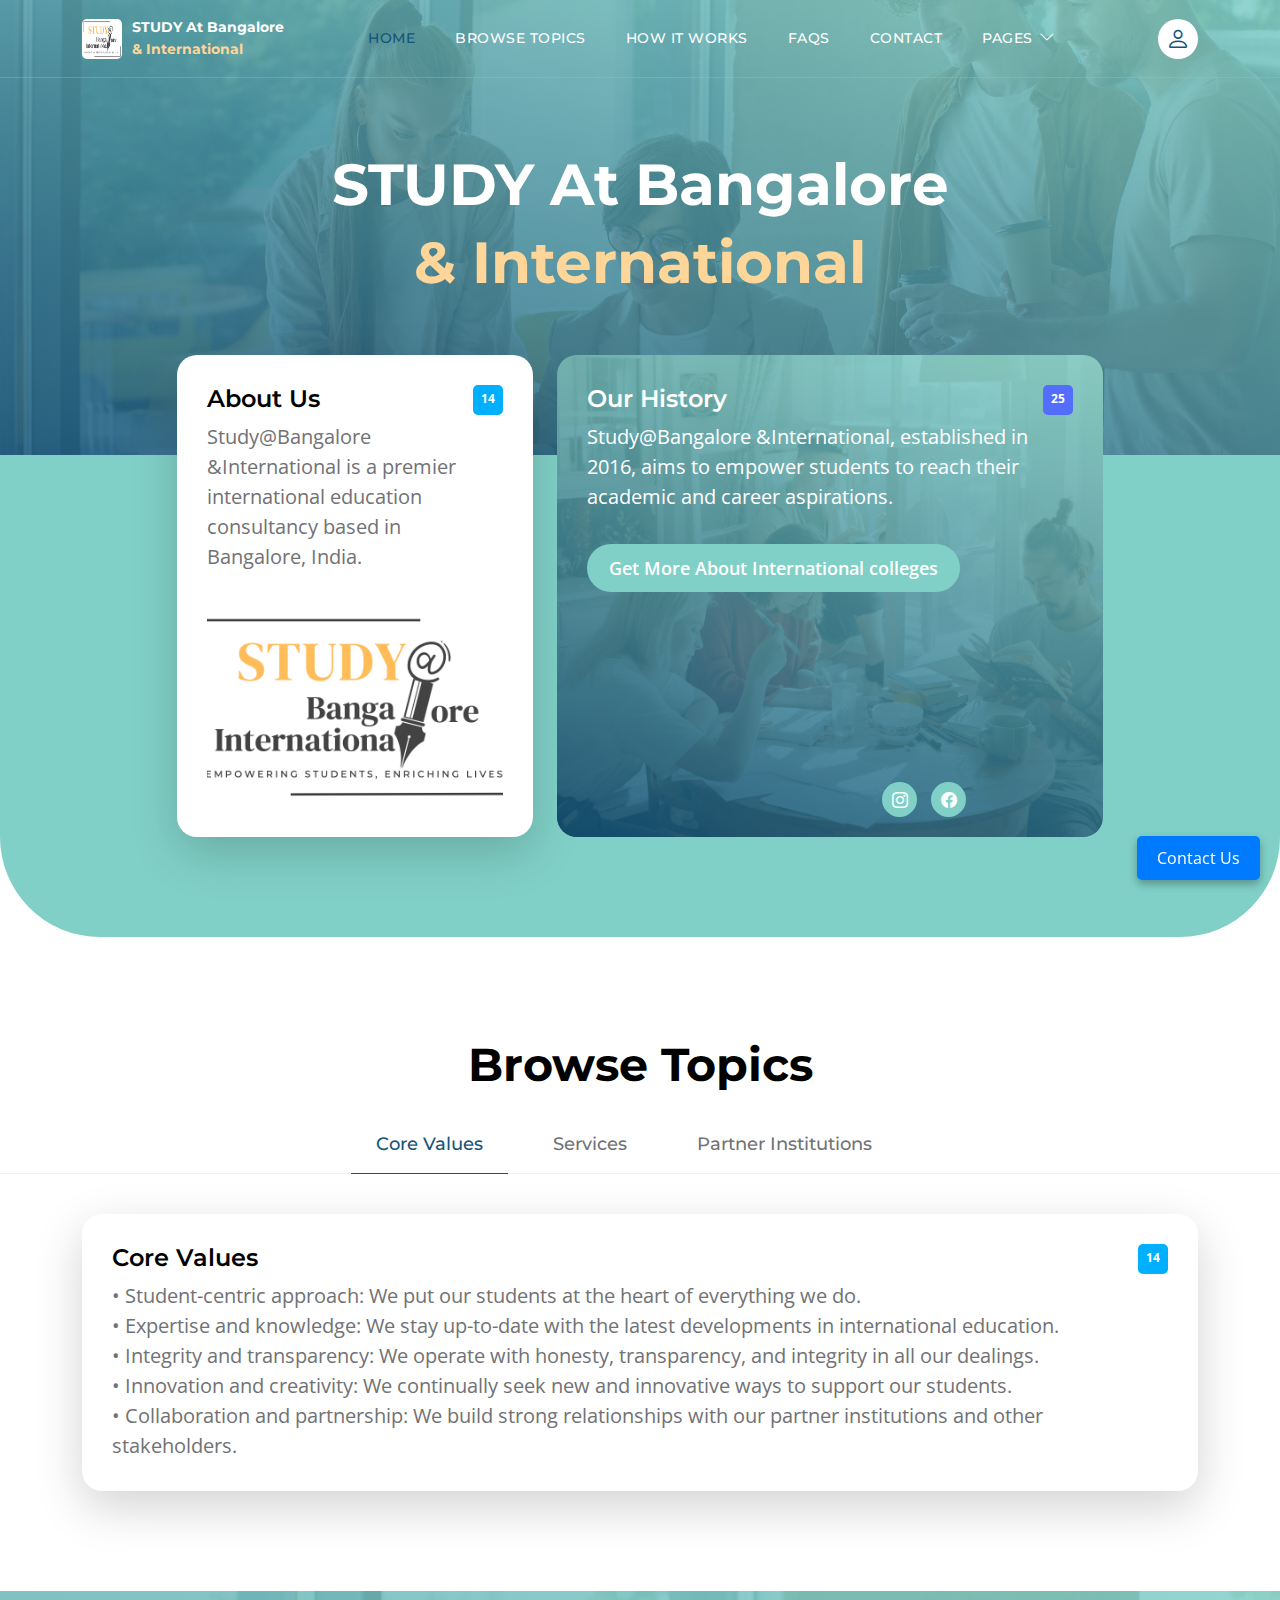
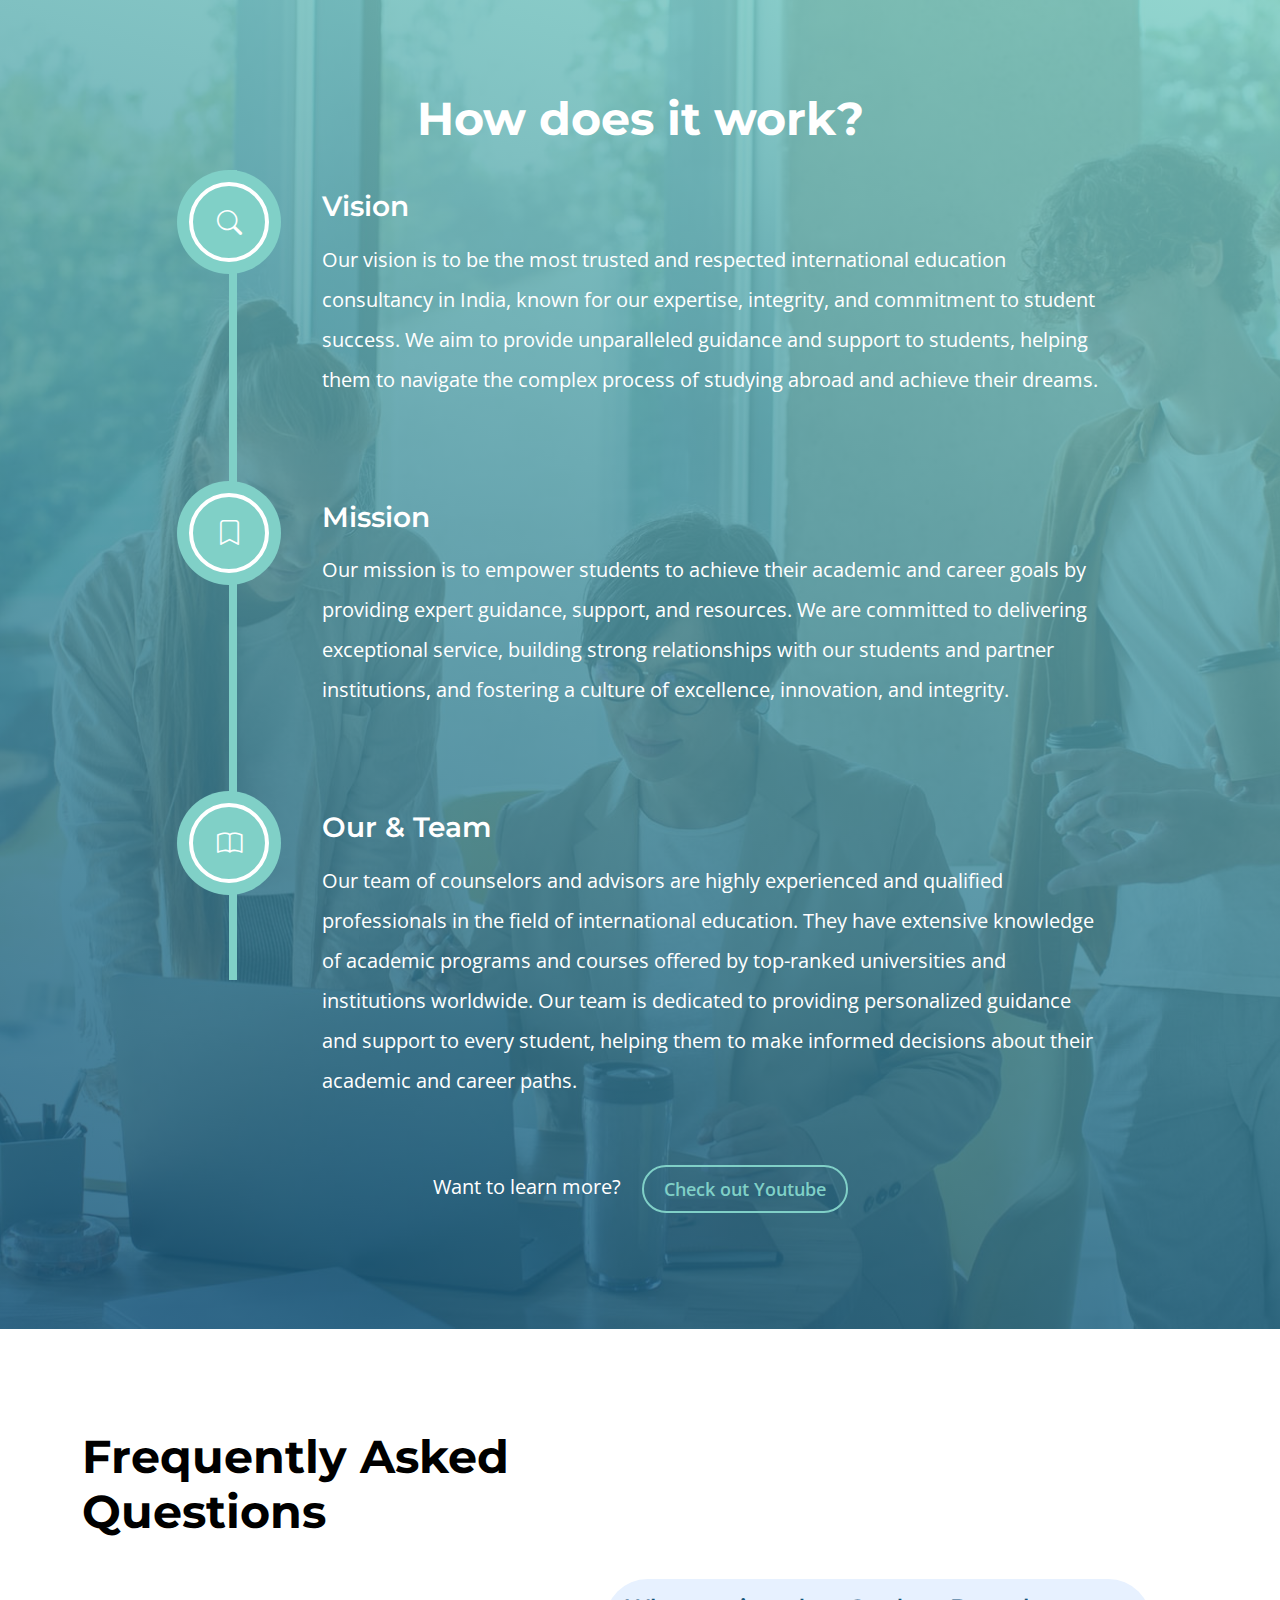
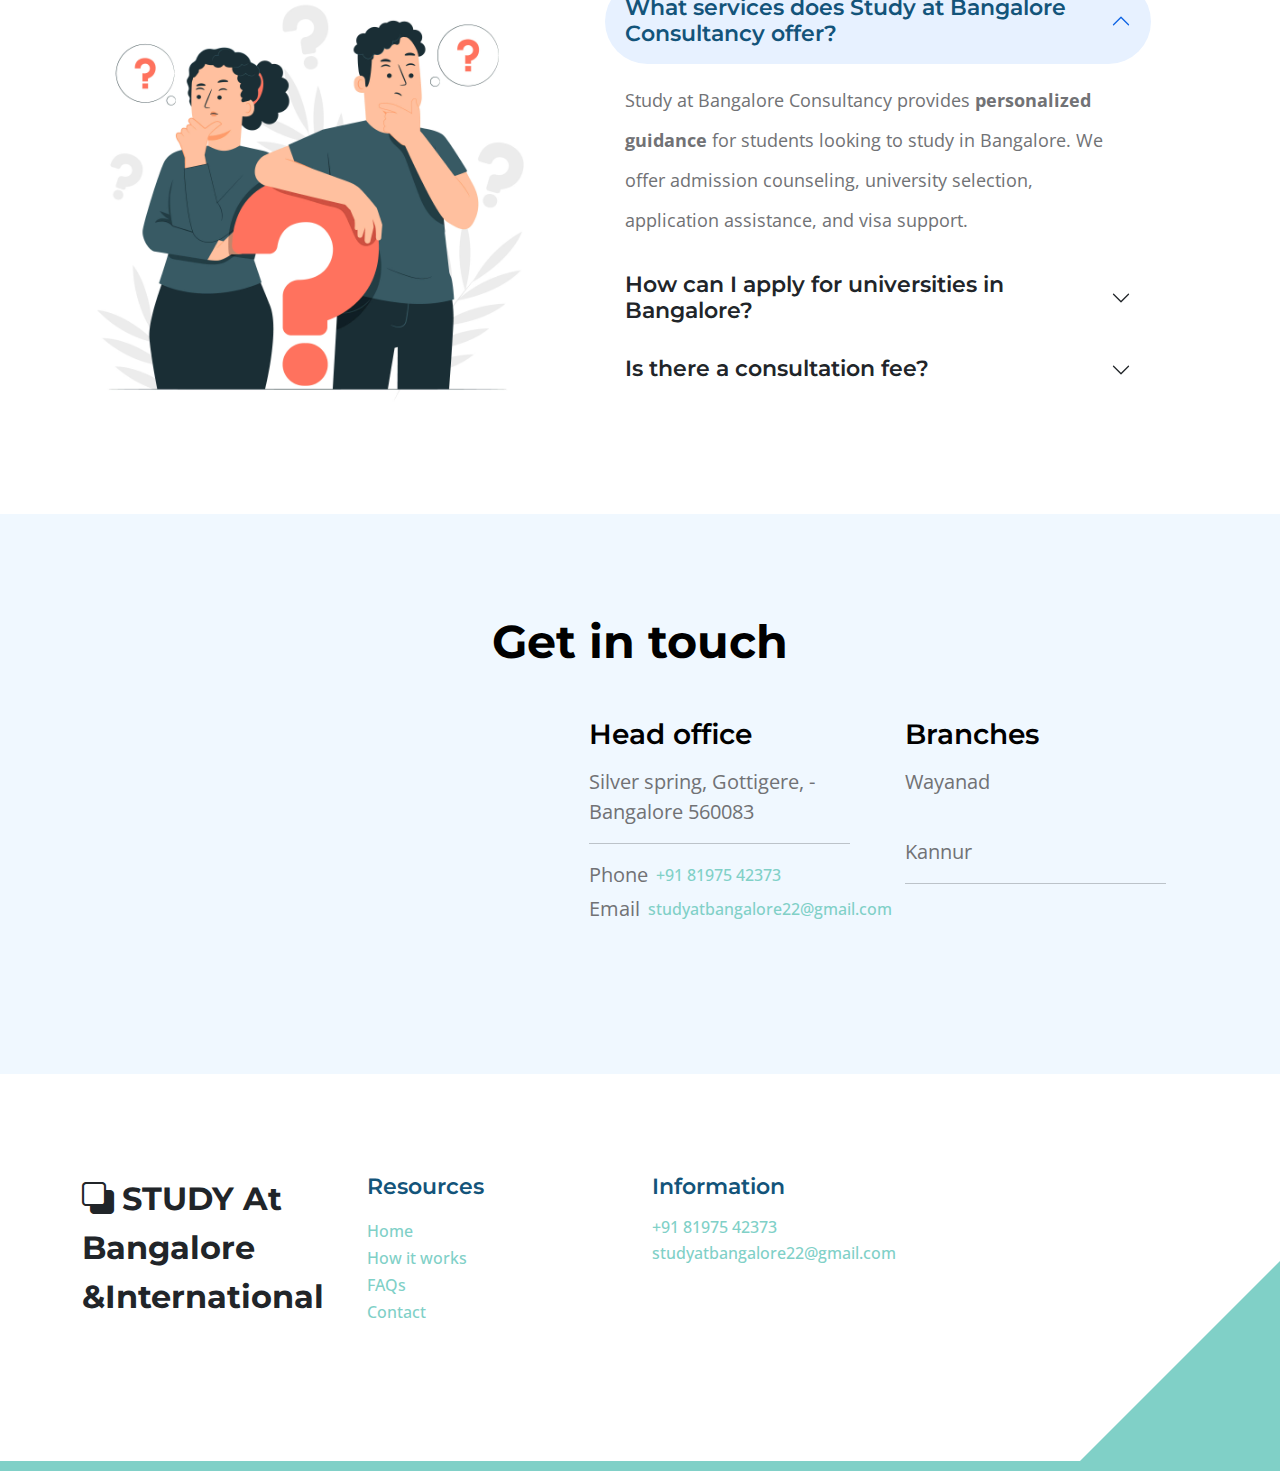
==== commit 23be9b4e: "suc" ====
--- a/index.html
+++ b/index.html
@@ -400,7 +400,7 @@
                                             <h5 class="text-white mb-2">Our History
                                             </h5>
 
-                                            <p class="text-white">Study@Bangalore & International, established in 2016, aims to empower students to reach their academic and career aspirations.</p>
+                                            <p class="text-white">Study@Bangalore &International, established in 2016, aims to empower students to reach their academic and career aspirations.</p>
 
                                             <a href="topics-detail.html" class="btn custom-btn mt-2 mt-lg-3"> Get More About International colleges</a>
                                         </div>
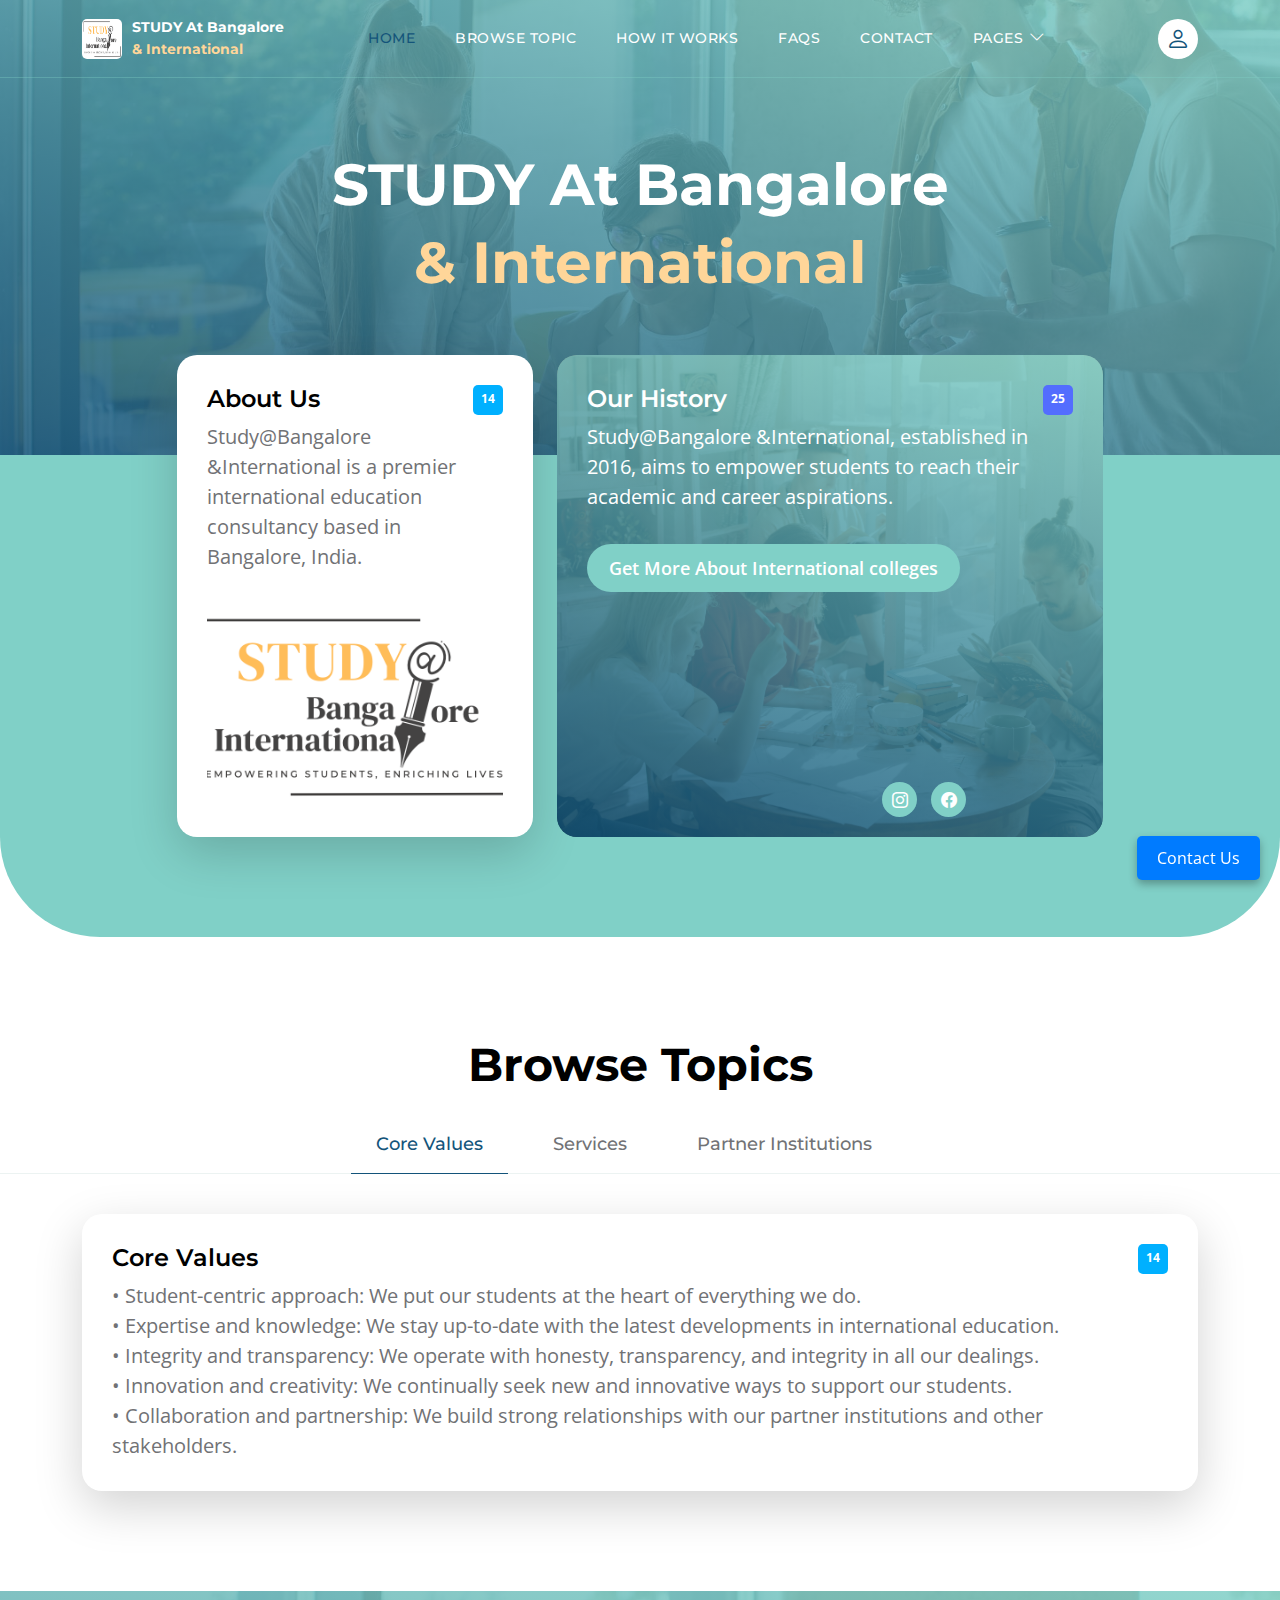
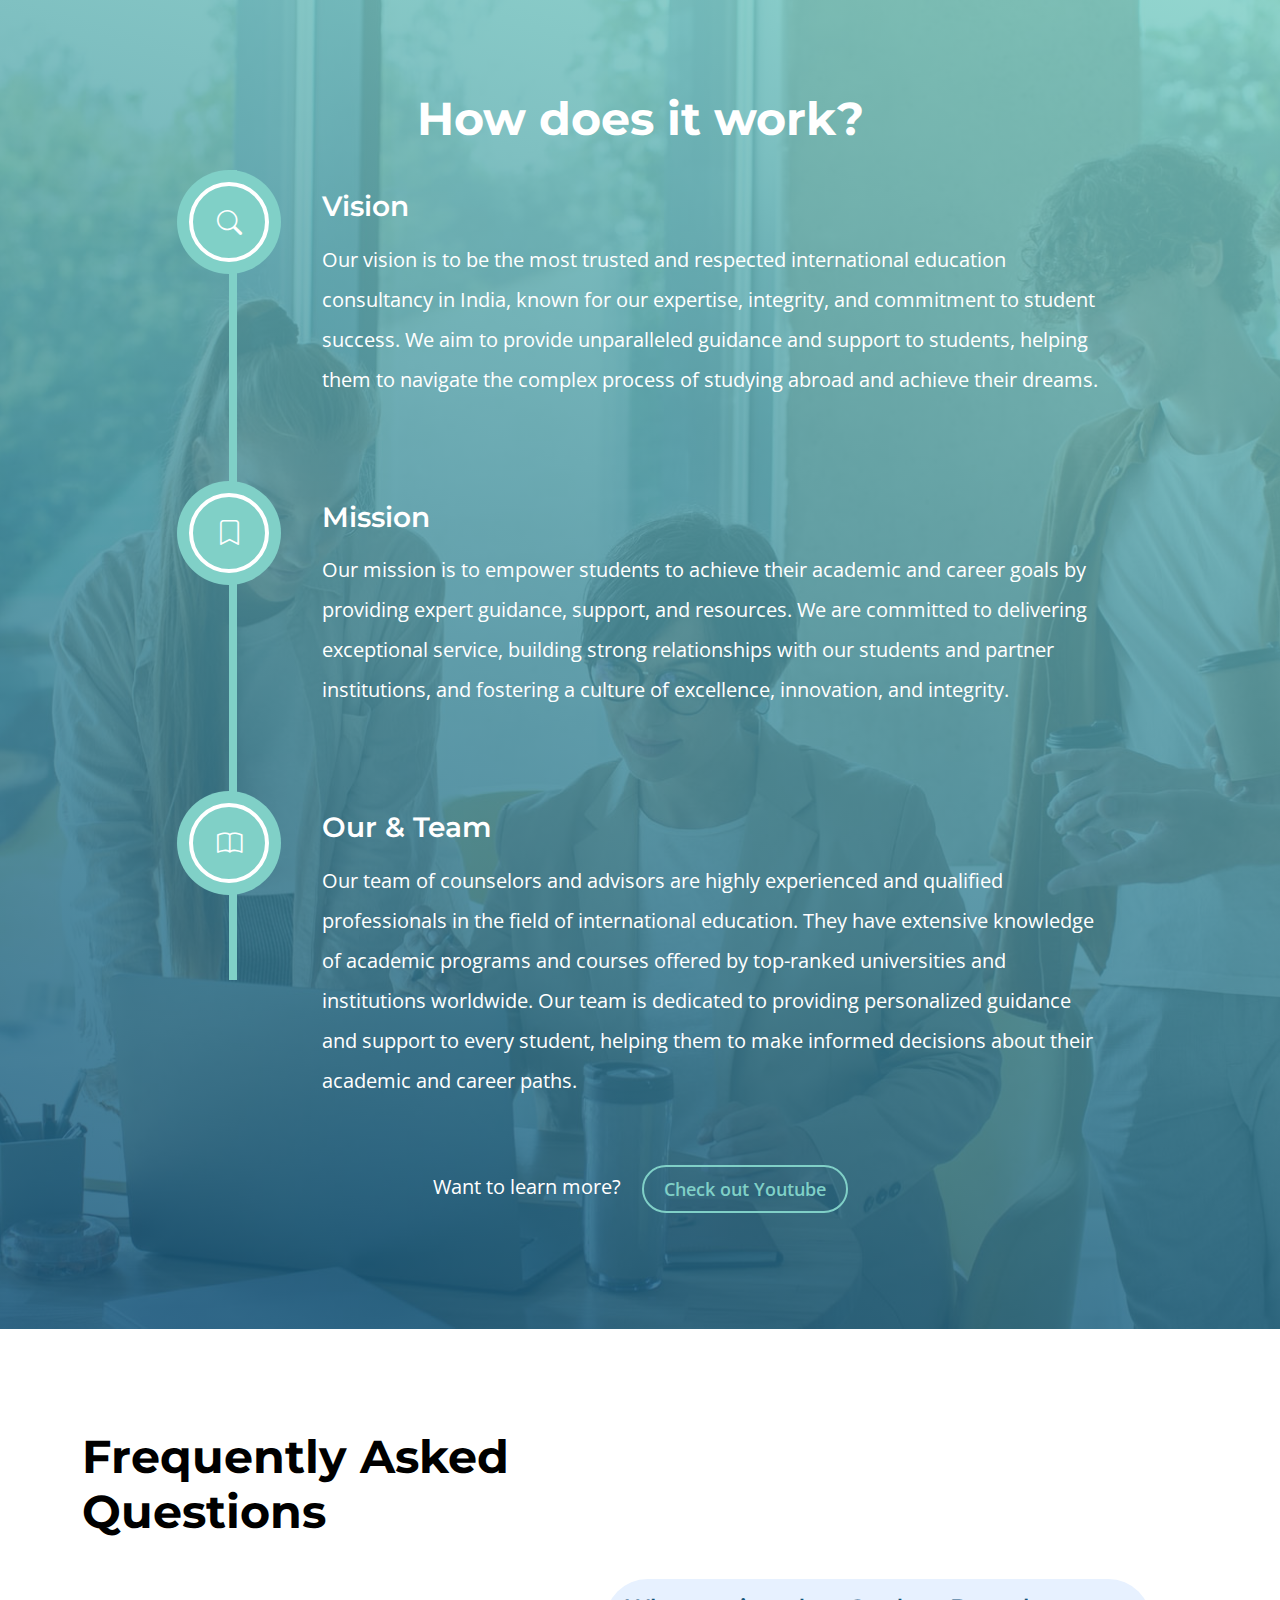
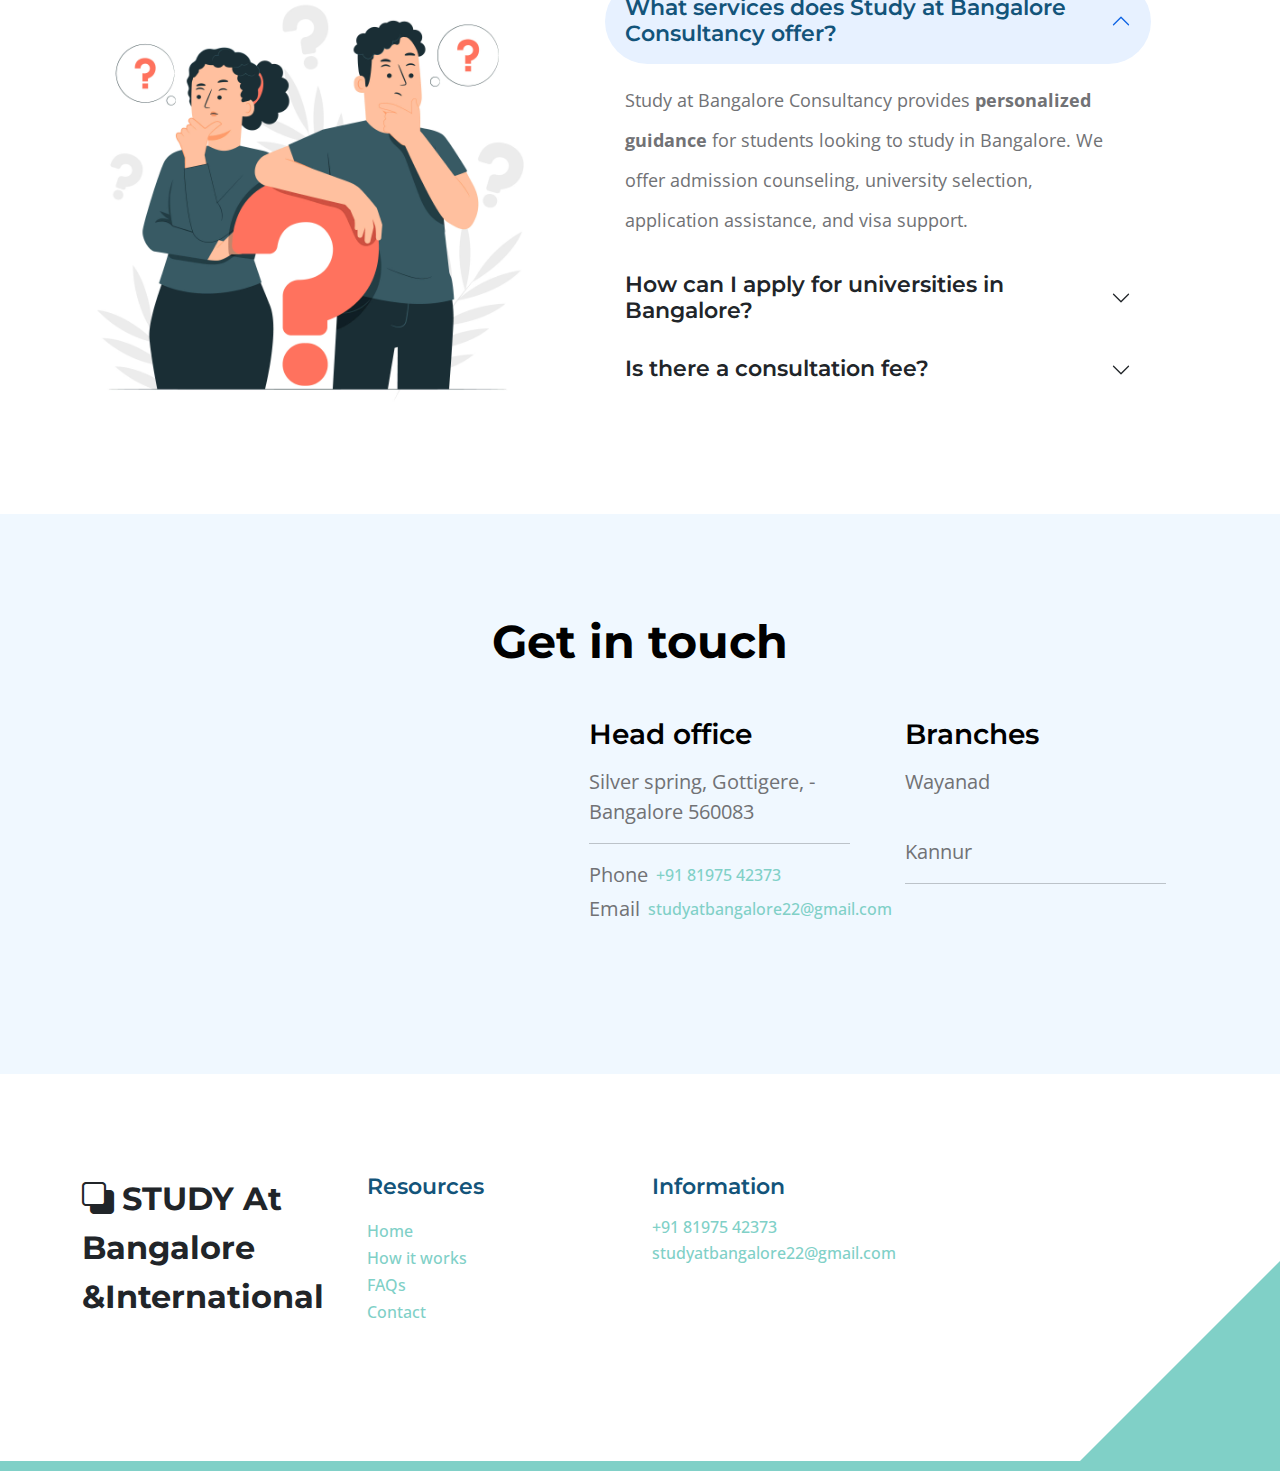
==== commit 95648ebb: "changes updated" ====
--- a/index.html
+++ b/index.html
@@ -280,7 +280,7 @@
                                 <a class="nav-link click-scroll" href="#section_1">Home</a>
                             </li>
                             <li class="nav-item">
-                                <a class="nav-link click-scroll" href="#section_2">Browse Topics</a>
+                                <a class="nav-link click-scroll" href="#section_2">Browse Topic</a>
                             </li>
                             <li class="nav-item">
                                 <a class="nav-link click-scroll" href="#section_3">How it works</a>
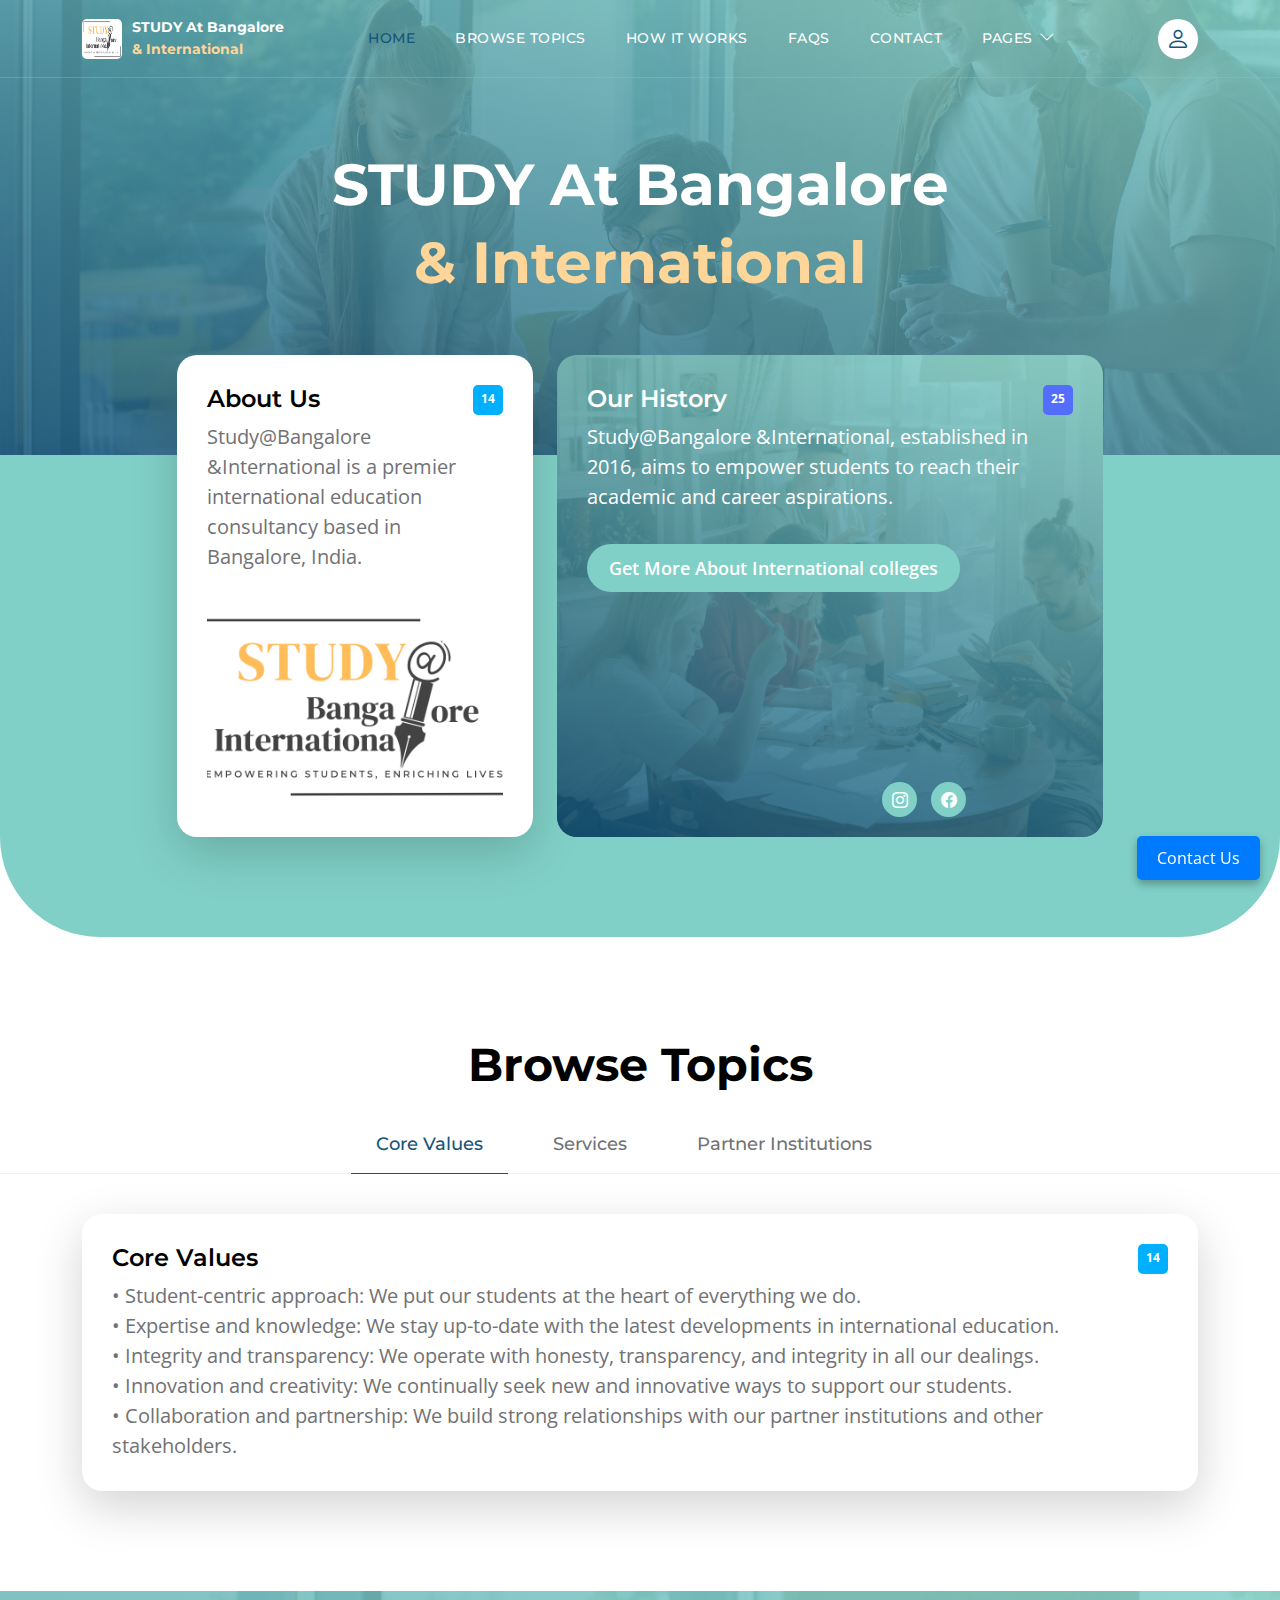
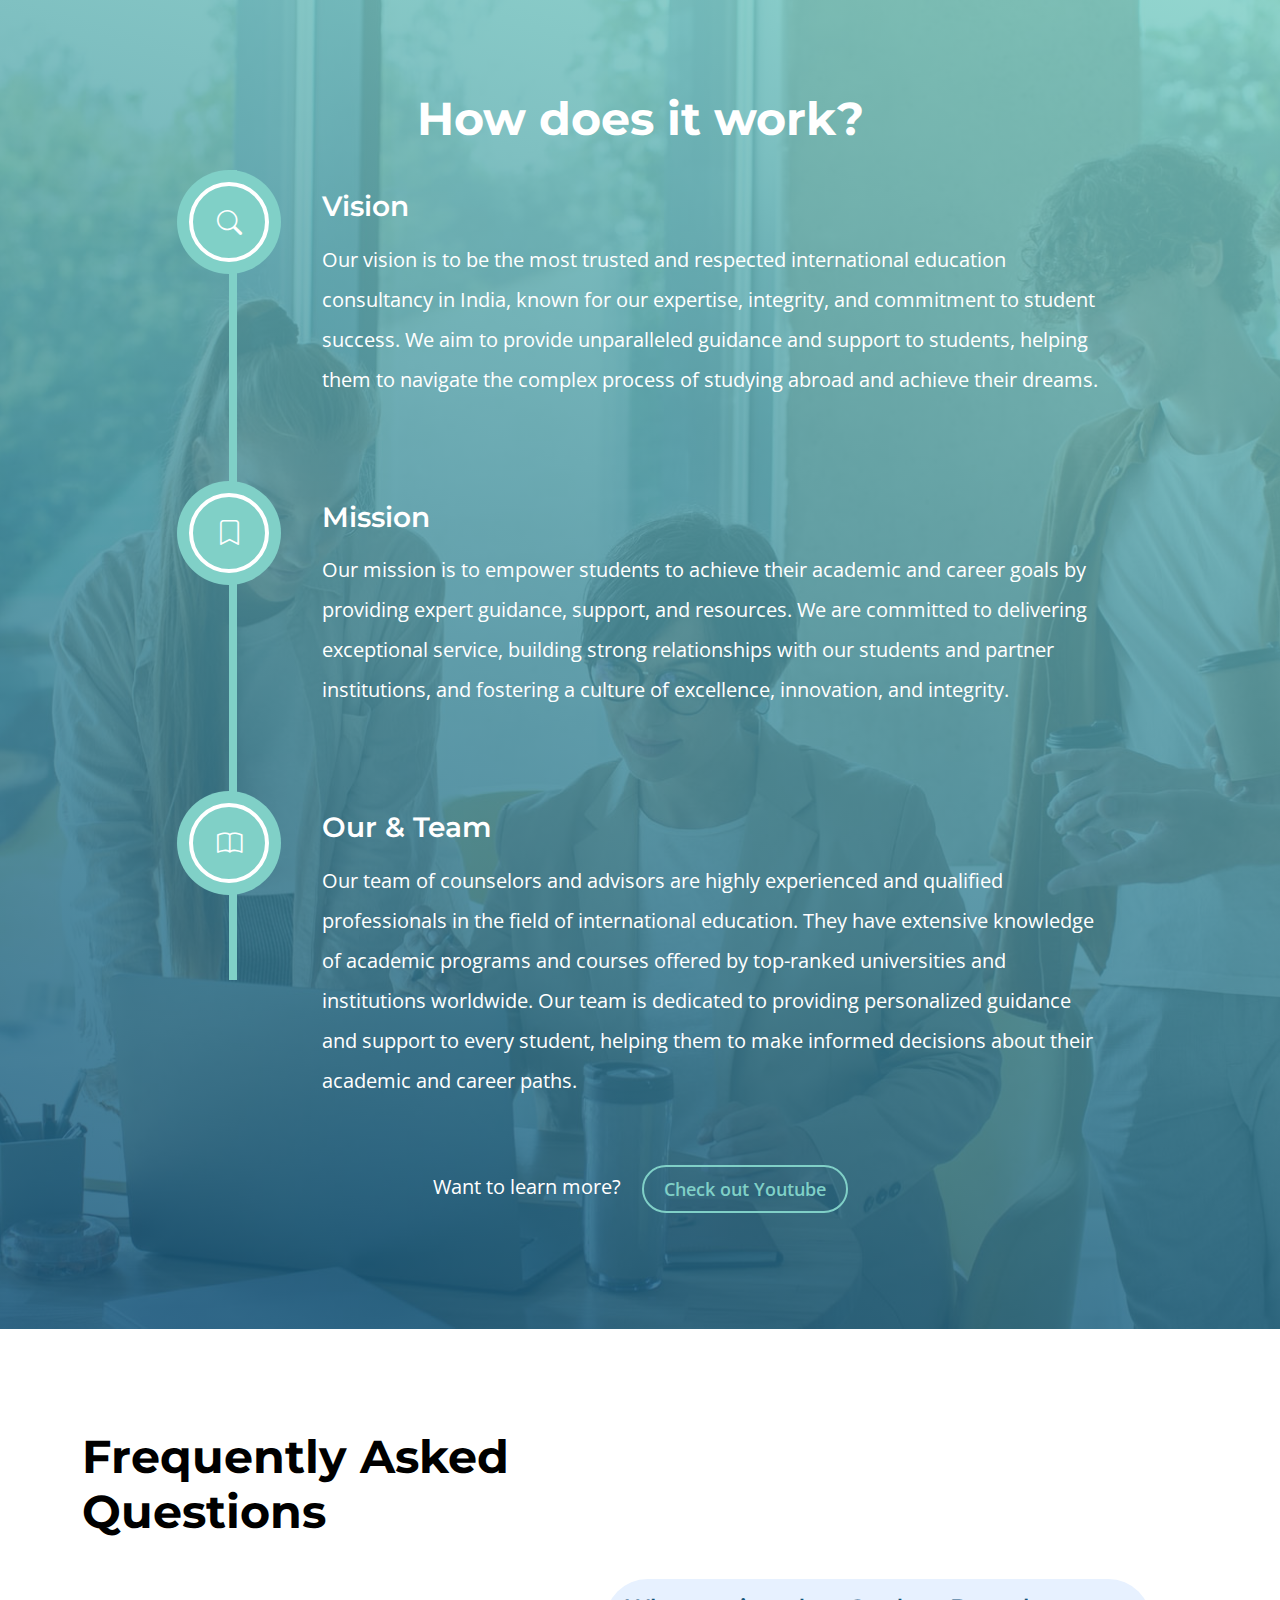
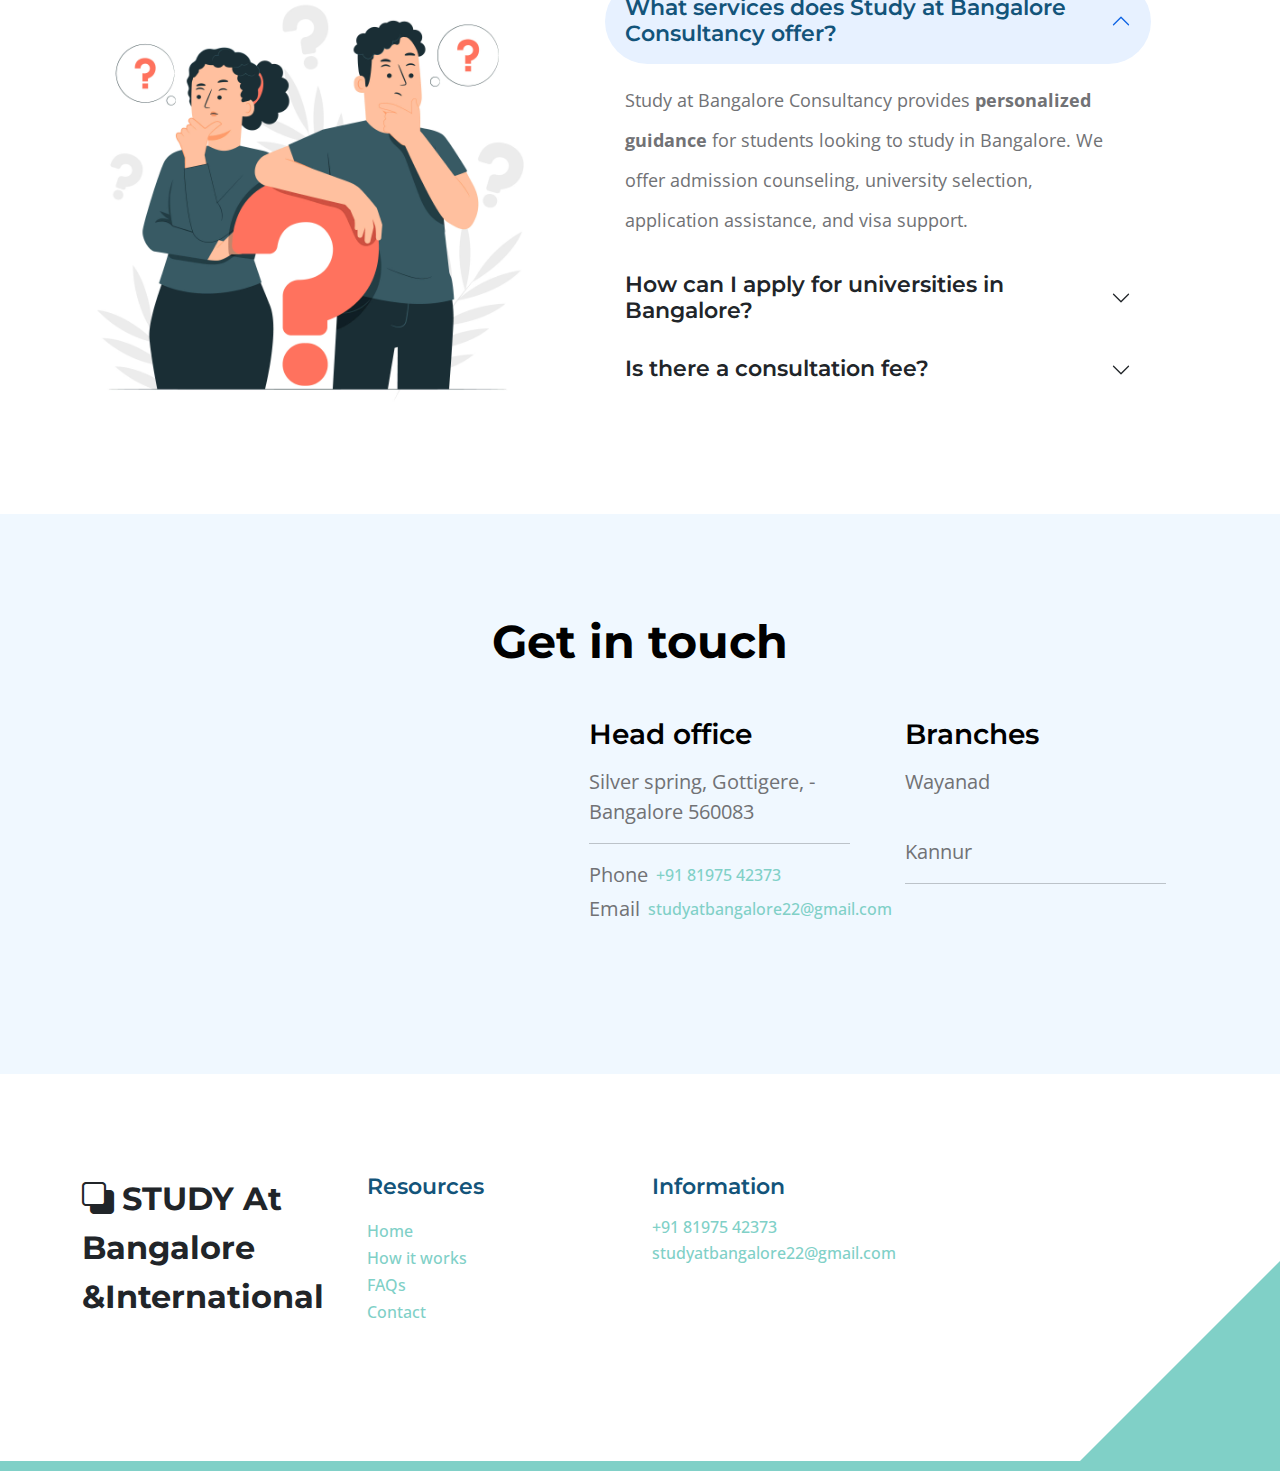
==== commit 3b272c6b: "new changes s added" ====
--- a/index.html
+++ b/index.html
@@ -280,7 +280,7 @@
                                 <a class="nav-link click-scroll" href="#section_1">Home</a>
                             </li>
                             <li class="nav-item">
-                                <a class="nav-link click-scroll" href="#section_2">Browse Topic</a>
+                                <a class="nav-link click-scroll" href="#section_2">Browse Topics</a>
                             </li>
                             <li class="nav-item">
                                 <a class="nav-link click-scroll" href="#section_3">How it works</a>
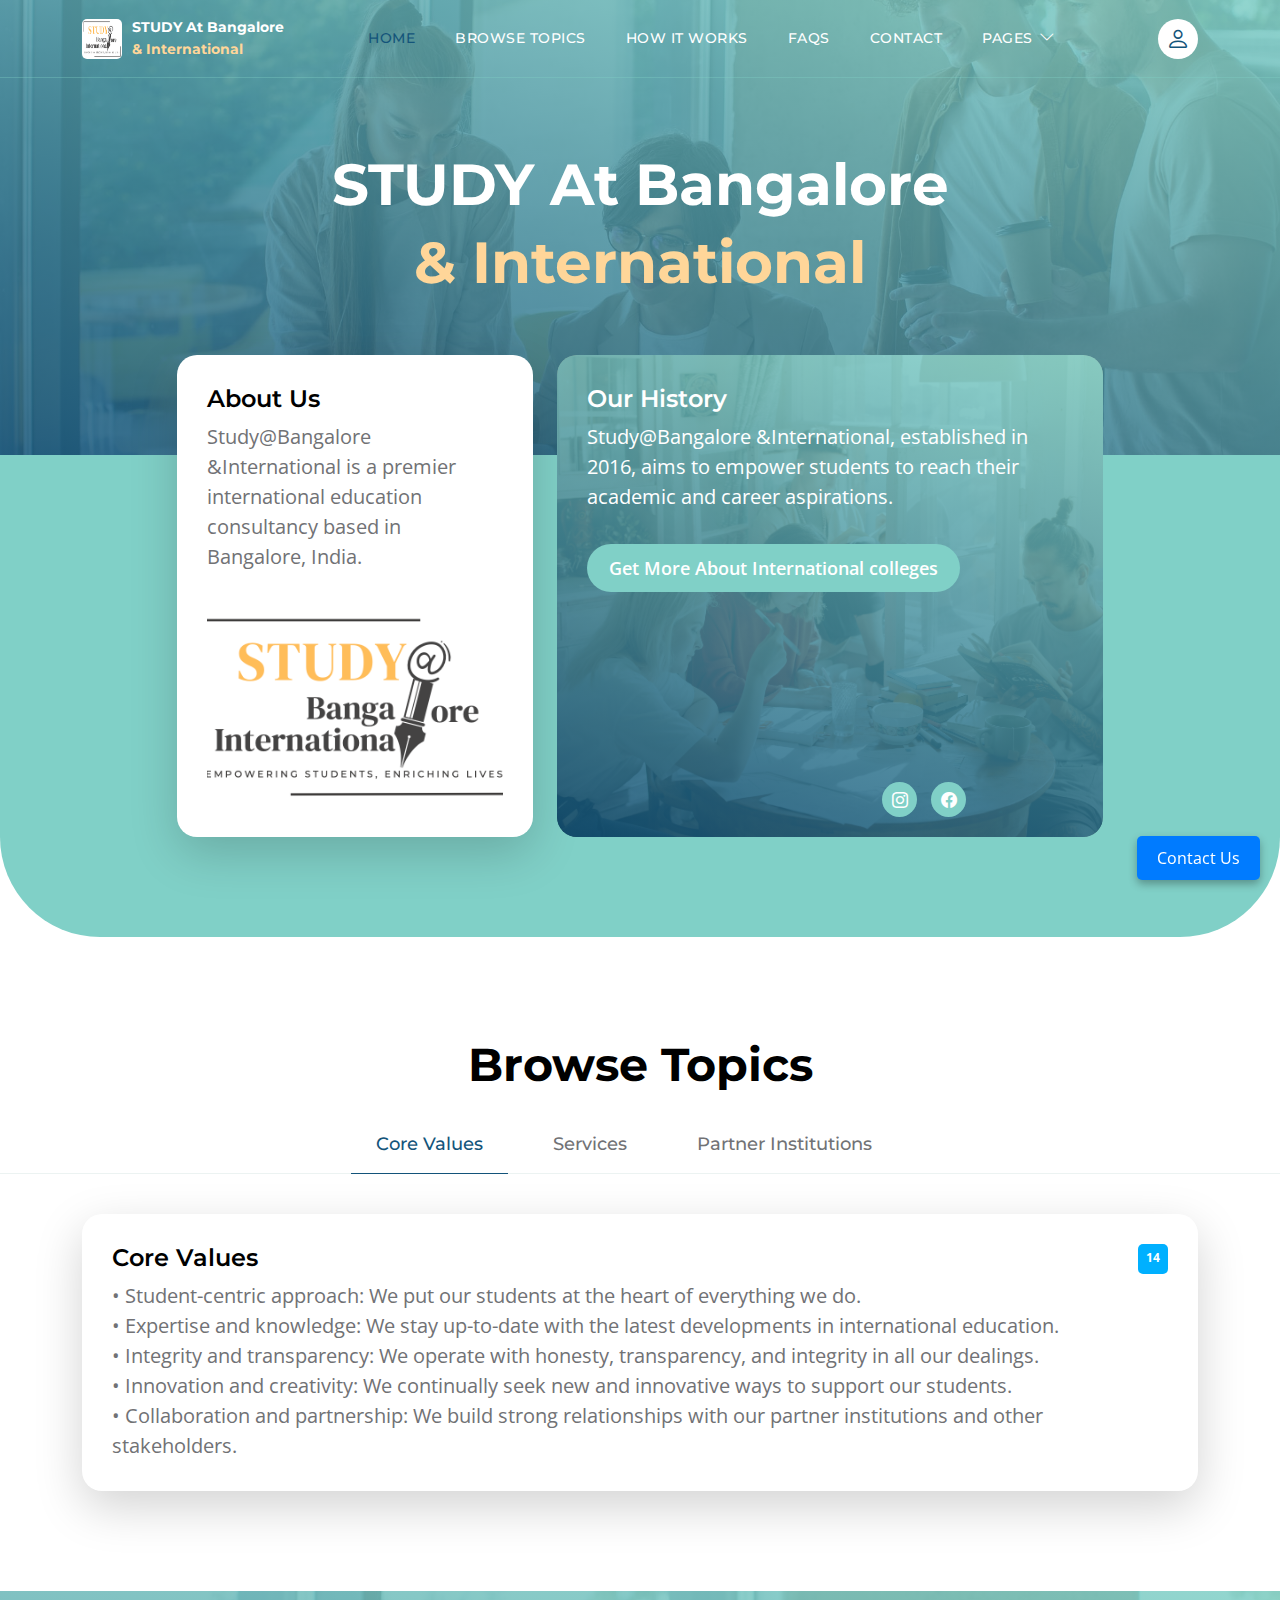
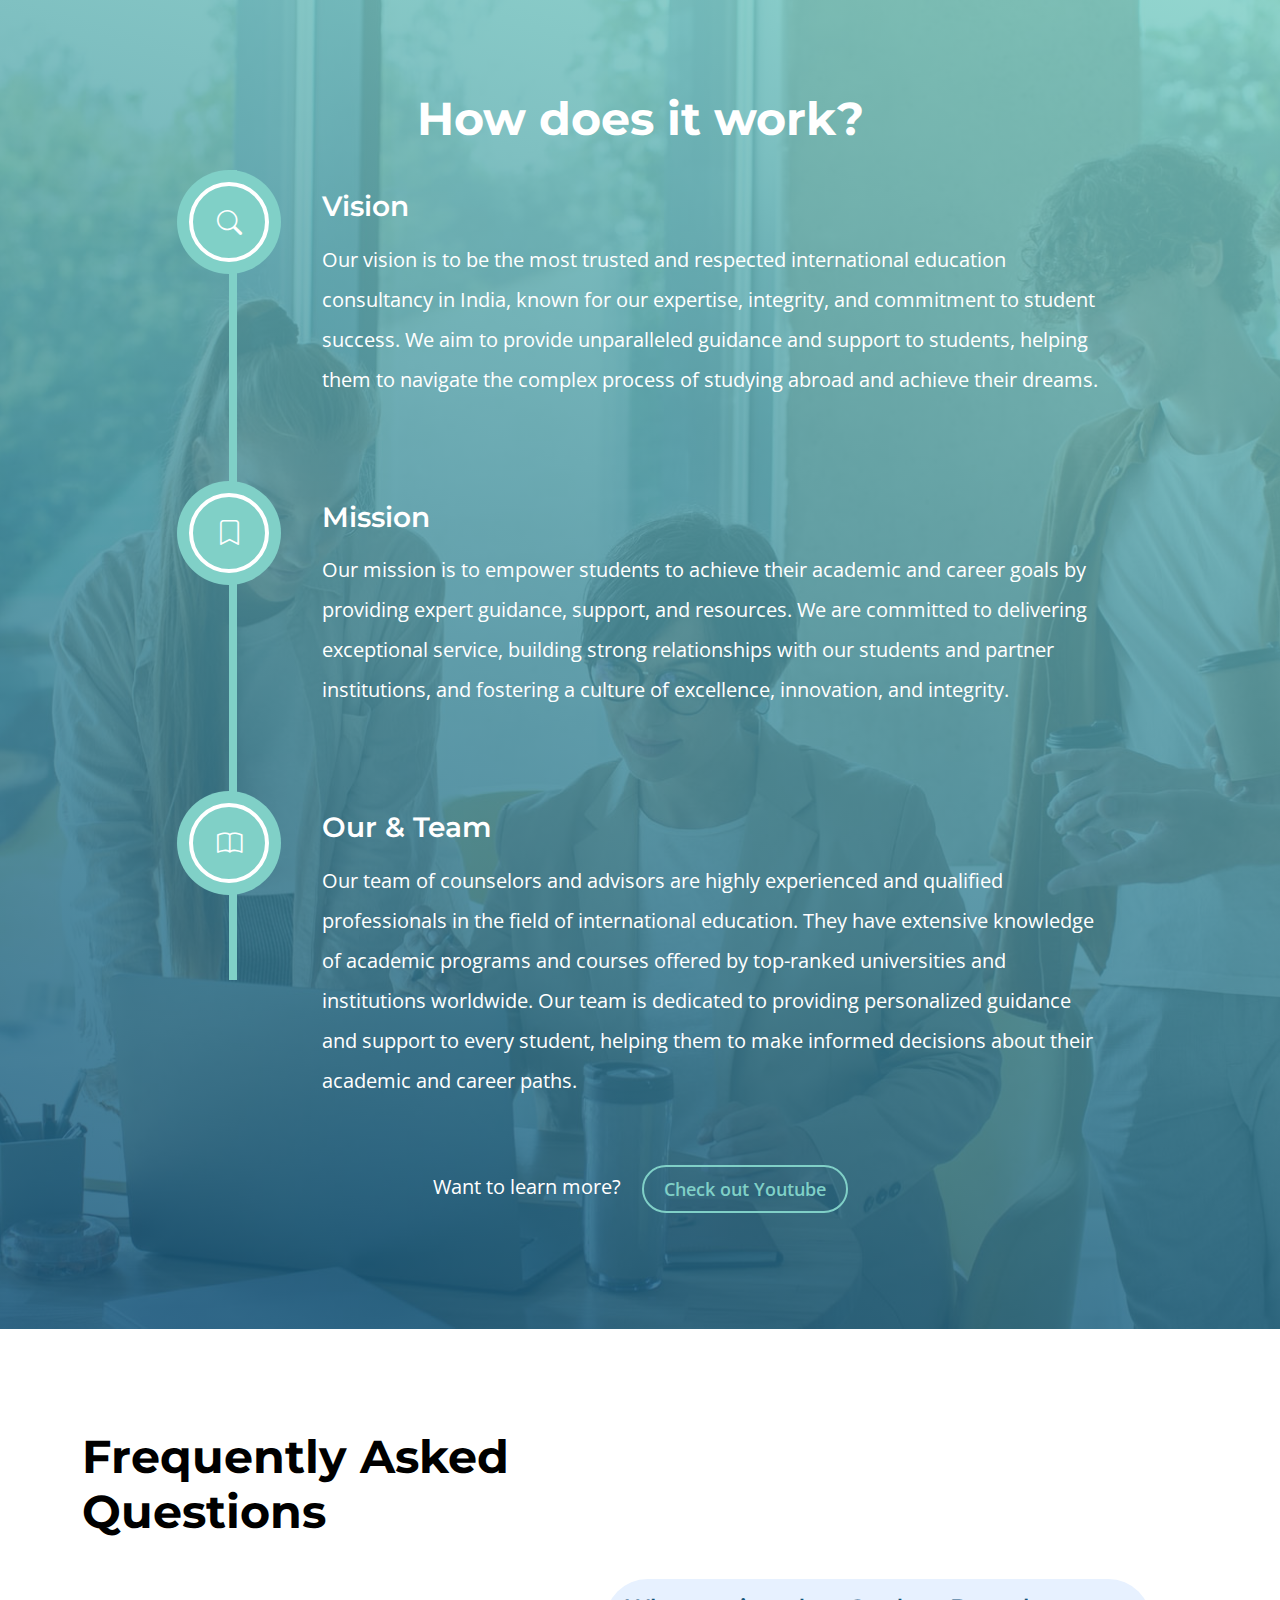
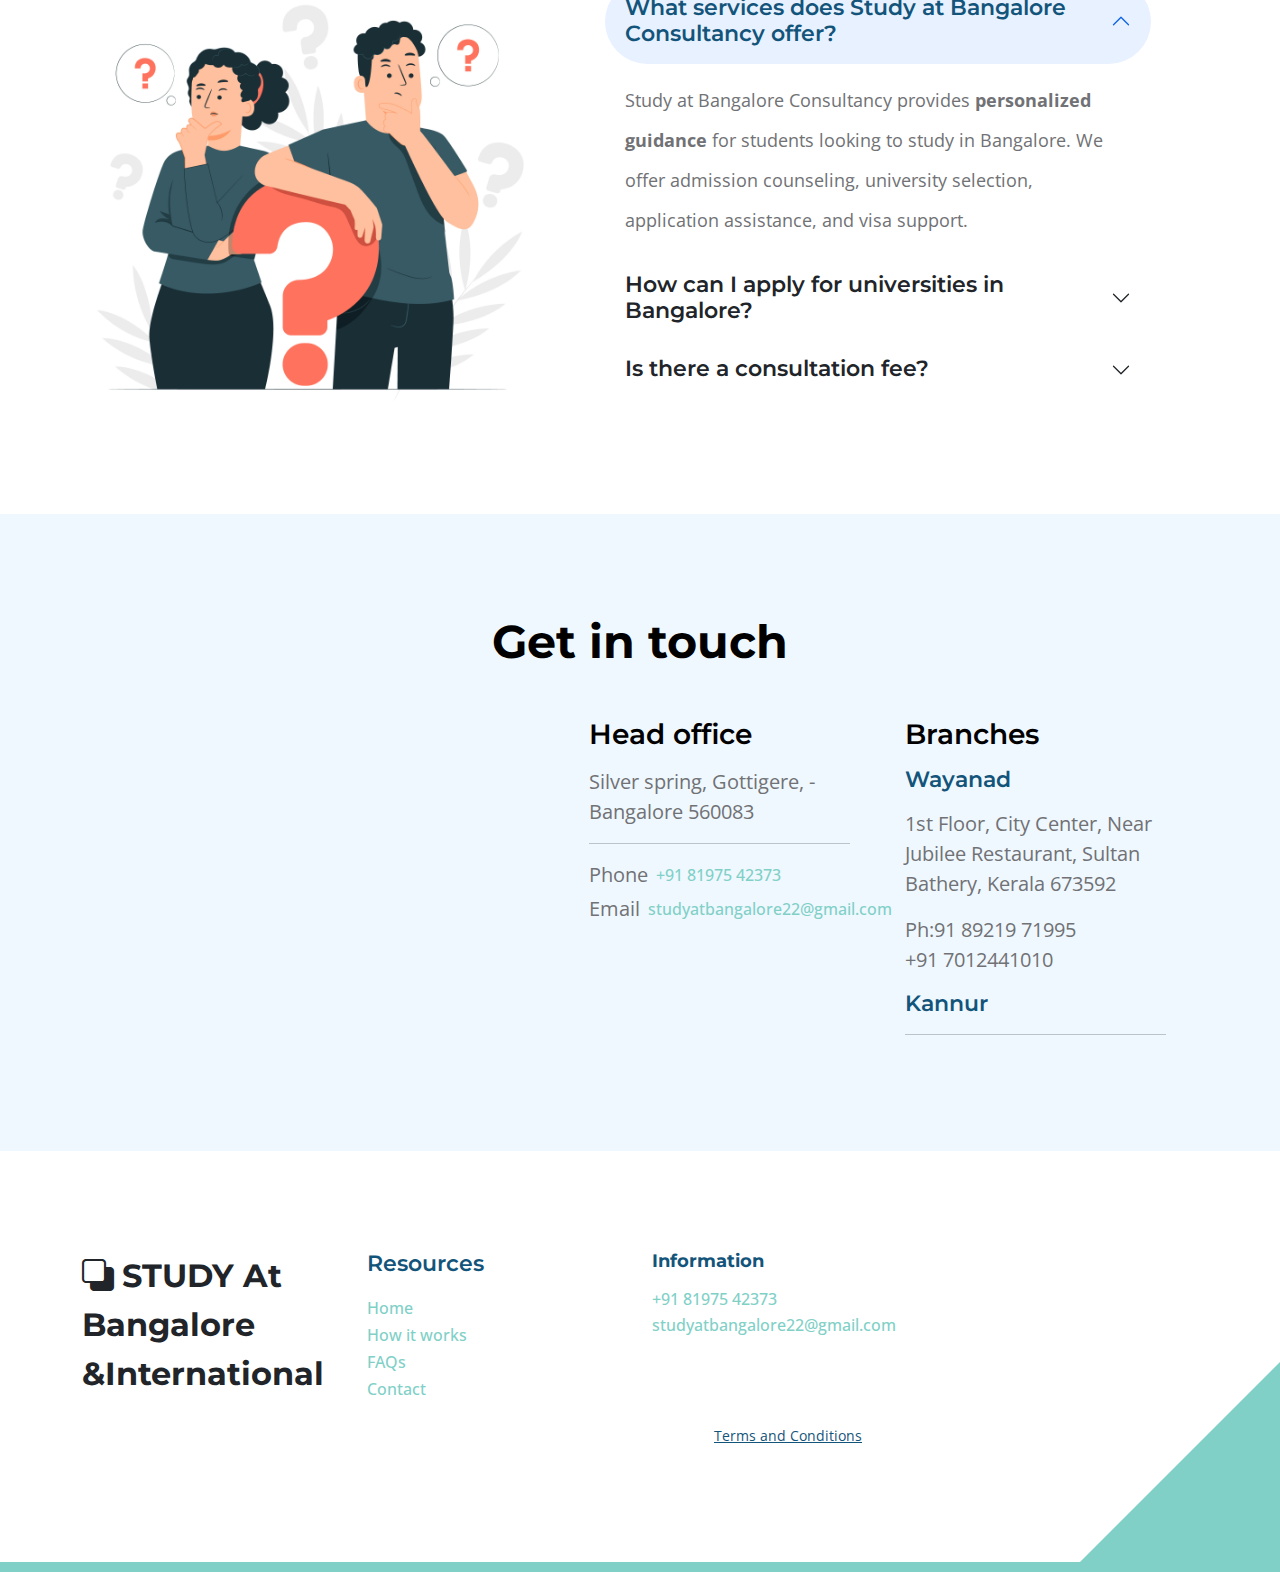
==== commit 86f91166: "terms" ====
--- a/index.html
+++ b/index.html
@@ -265,7 +265,7 @@
             
                     <!-- Mobile Icon -->
                     <div class="d-lg-none ms-auto me-4">
-                        <a href="#top" class="navbar-icon bi-person smoothscroll"></a>
+                        <a href="/contact.html" class="navbar-icon bi-person smoothscroll"></a>
                     </div>
             
                     <!-- Toggler Button -->
@@ -382,7 +382,7 @@
                                                 </p>
                                         </div>
 
-                                        <span class="badge bg-design rounded-pill ms-auto">14</span>
+                                       
                                     </div>
 
                                     <img src="images/study.png" class="custom-block-image img-fluid" alt="">
@@ -405,7 +405,7 @@
                                             <a href="topics-detail.html" class="btn custom-btn mt-2 mt-lg-3"> Get More About International colleges</a>
                                         </div>
 
-                                        <span class="badge bg-finance rounded-pill ms-auto">25</span>
+                                       
                                     </div>
 
                                     <div class="social-share d-flex" style="margin-left: 200px;">
@@ -835,8 +835,15 @@
                         <div class="col-lg-3 col-md-6 col-12 mx-auto">
                             <h4 class="mb-3">Branches</h4>
 
-                            <p>Wayanad</p><br/>
-                            <p>Kannur</p>
+                            <h6 class="mb-3">Wayanad</h6>
+                            <p >
+    1st Floor, City Center, Near Jubilee Restaurant, Sultan Bathery, Kerala 673592
+</p>
+<p>Ph:91 89219 71995<br/>
+      +91 7012441010</p>
+
+
+                            <h6 class="mb-3">Kannur</h6>
 
                             <hr>
 
@@ -882,20 +889,30 @@
                     </div>
 
                     <div class="col-lg-3 col-md-4 col-6 mb-4 mb-lg-0" style="margin-right: 10px;">
-                        <h6 class="site-footer-title mb-3">Information</h6>
-
-                        <p class="text-white d-flex mb-1">
-                            <a href="tel: 305-240-9671" class="site-footer-link">
+                        <h6 class="site-footer-title mb-3" style="font-size: 18px; font-weight: bold;">Information</h6>
+                    
+                        <p class="text-white mb-1" style="font-size: 14px;">
+                            <a href="tel:+918197542373" class="site-footer-link" style=" text-decoration: none;">
                                 +91 81975 42373
                             </a>
                         </p>
-
-                        <p class="text-white d-flex">
-                            <a href="mailto:info@company.com" class="site-footer-link">
+                    
+                        <p class="text-white mb-3" style="font-size: 14px;">
+                            <a href="mailto:studyatbangalore22@gmail.com" class="site-footer-link" style=" text-decoration: none;">
                                 studyatbangalore22@gmail.com
                             </a>
                         </p>
-                    </div>
+                    
+                        <p class="text-white mb-1" style="font-size: 16px;">
+                            <strong>Welcome to Study at Bangalore & International!</strong>
+                        </p>
+                    
+                        <p class="text-white" style="font-size: 14px;">
+                            We are glad to have you here. Please read our 
+                            <a href="termsAndConditionS.html" target="_blank" style="text-decoration: underline;">Terms and Conditions</a>.
+                        </p>
+                    </div>
+                    
 
                    
 
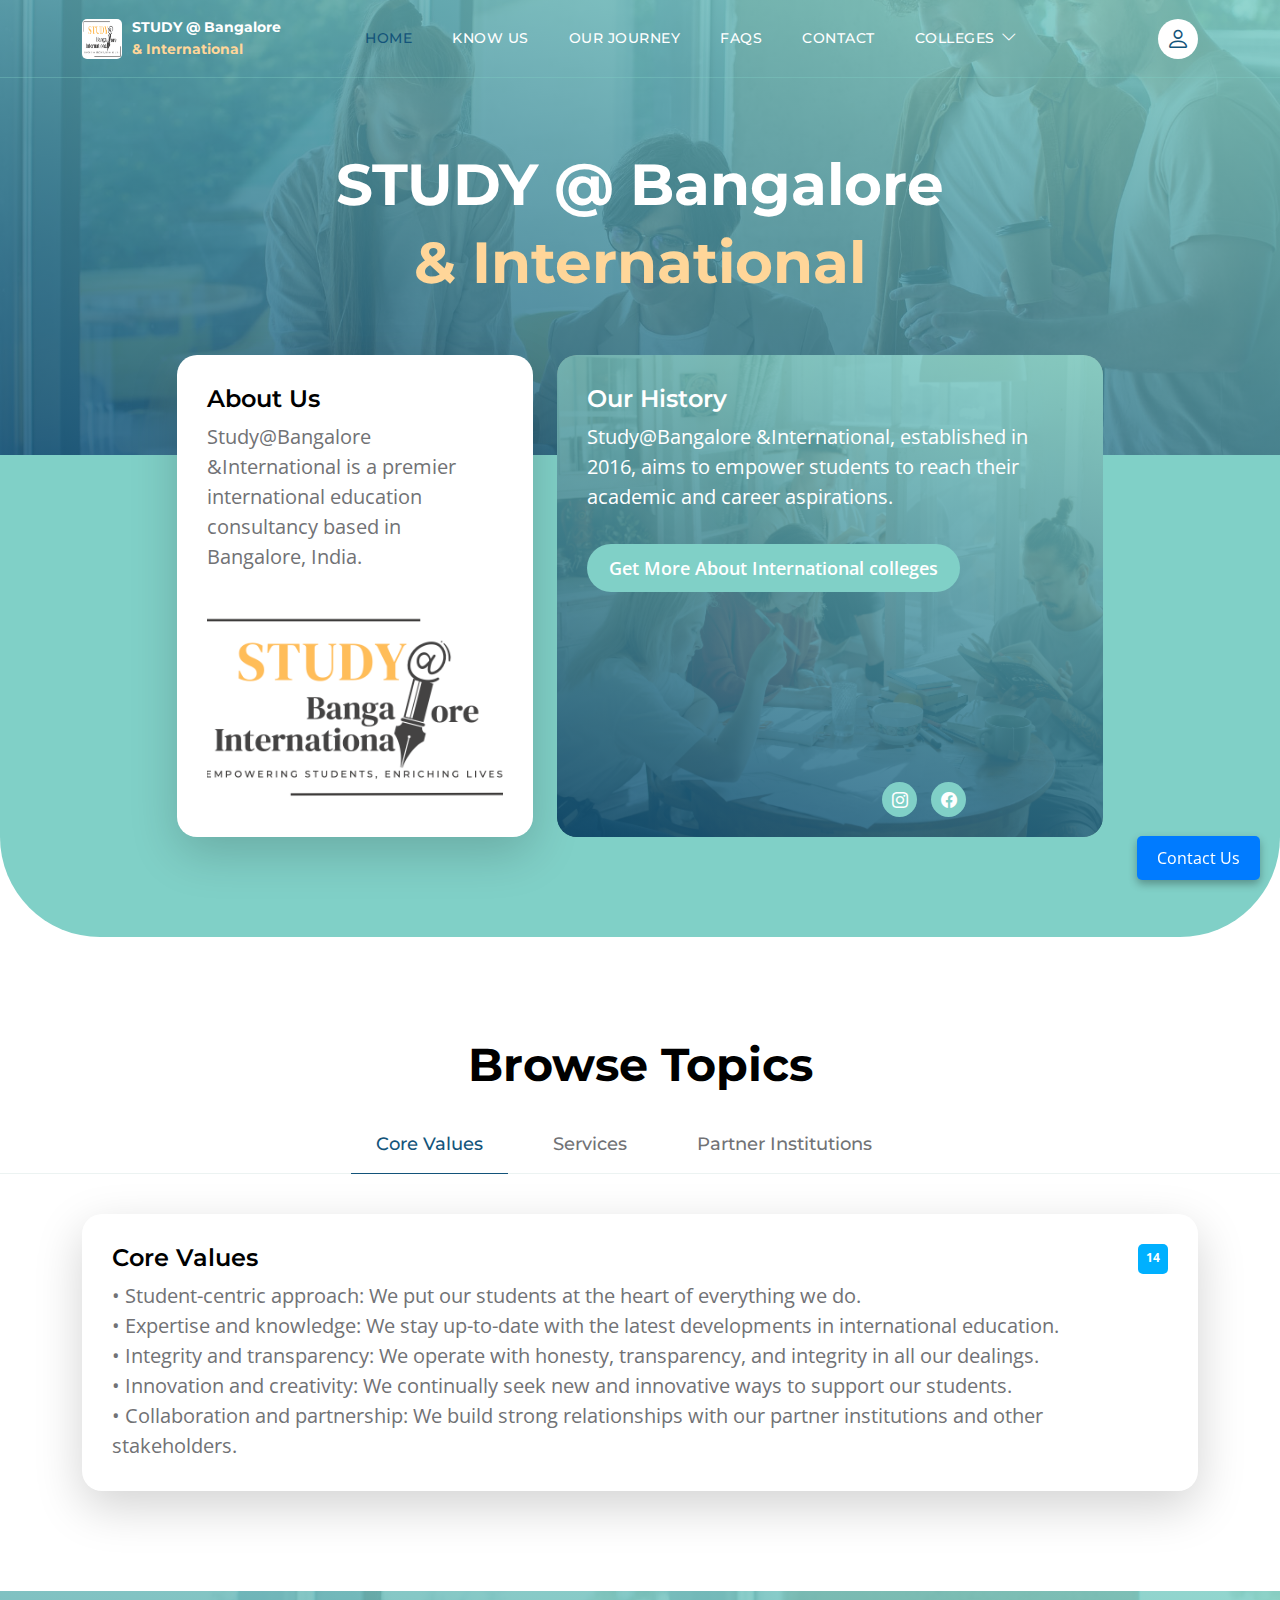
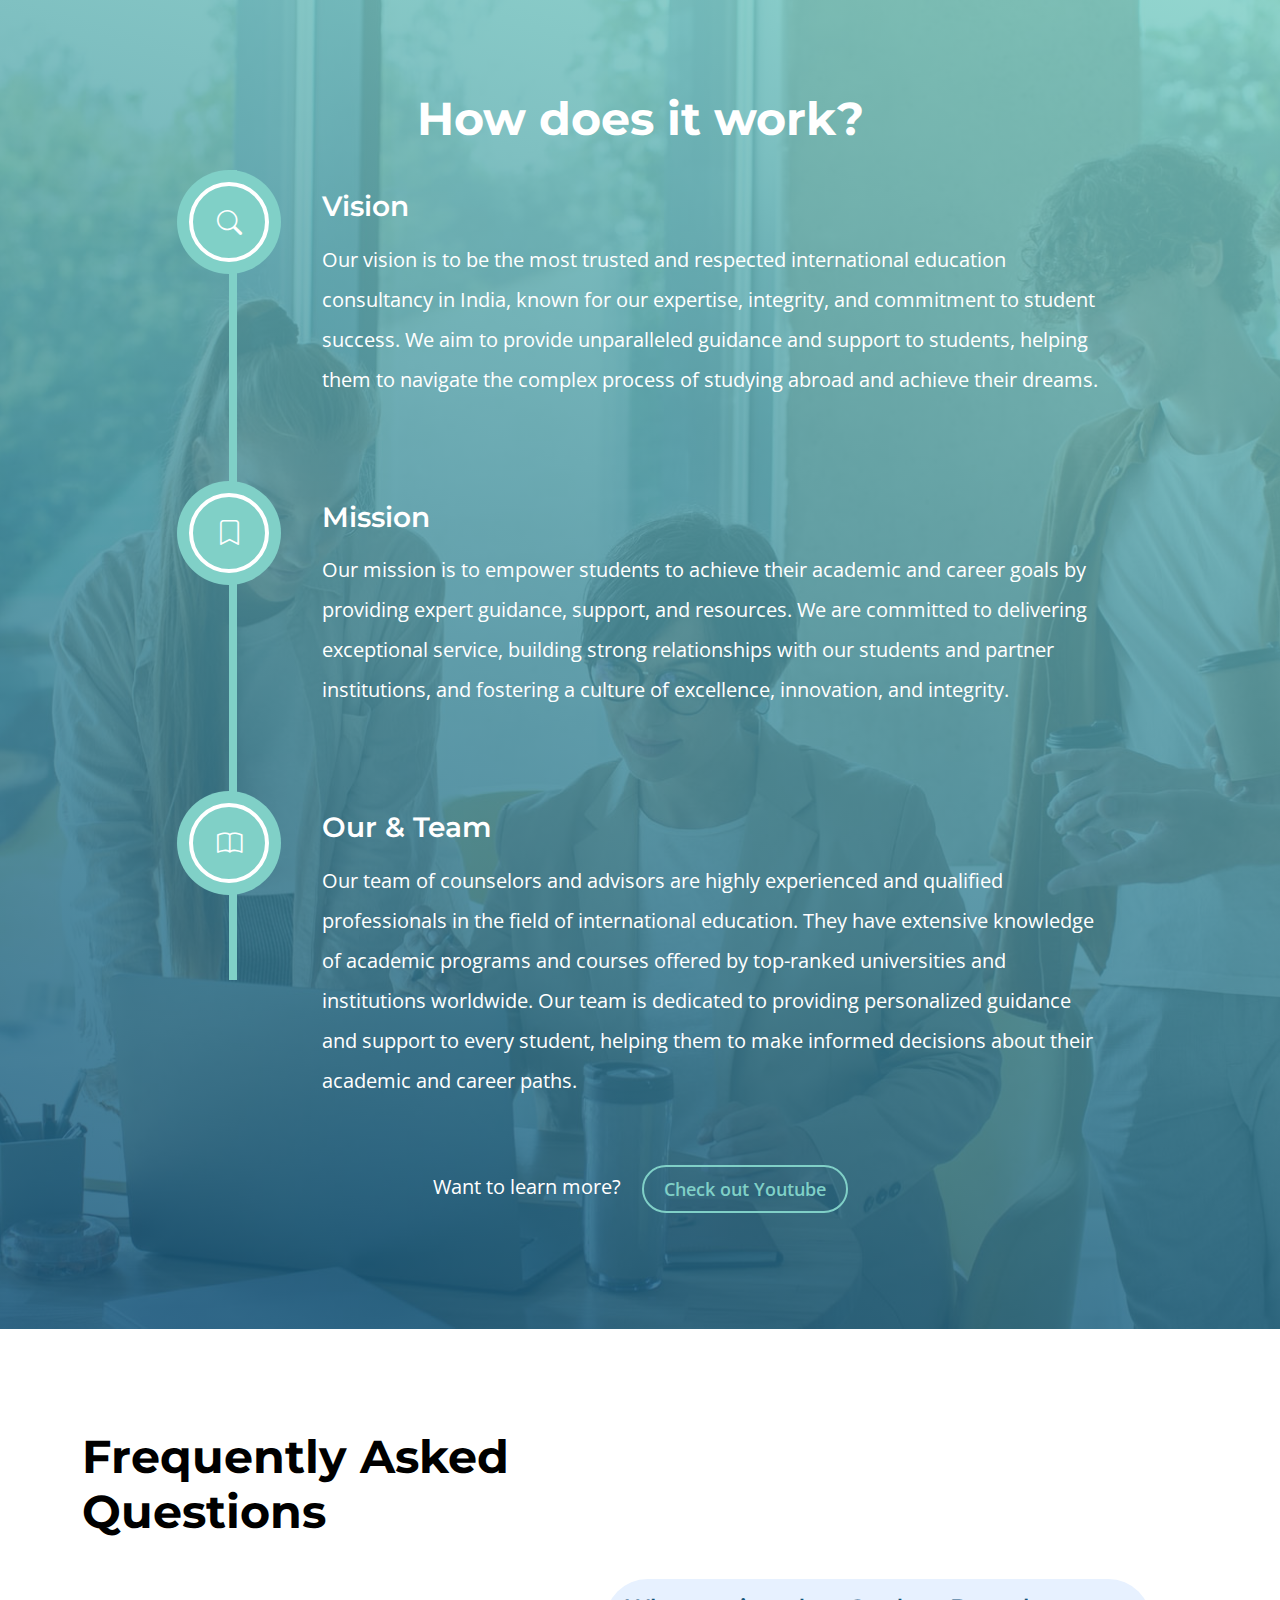
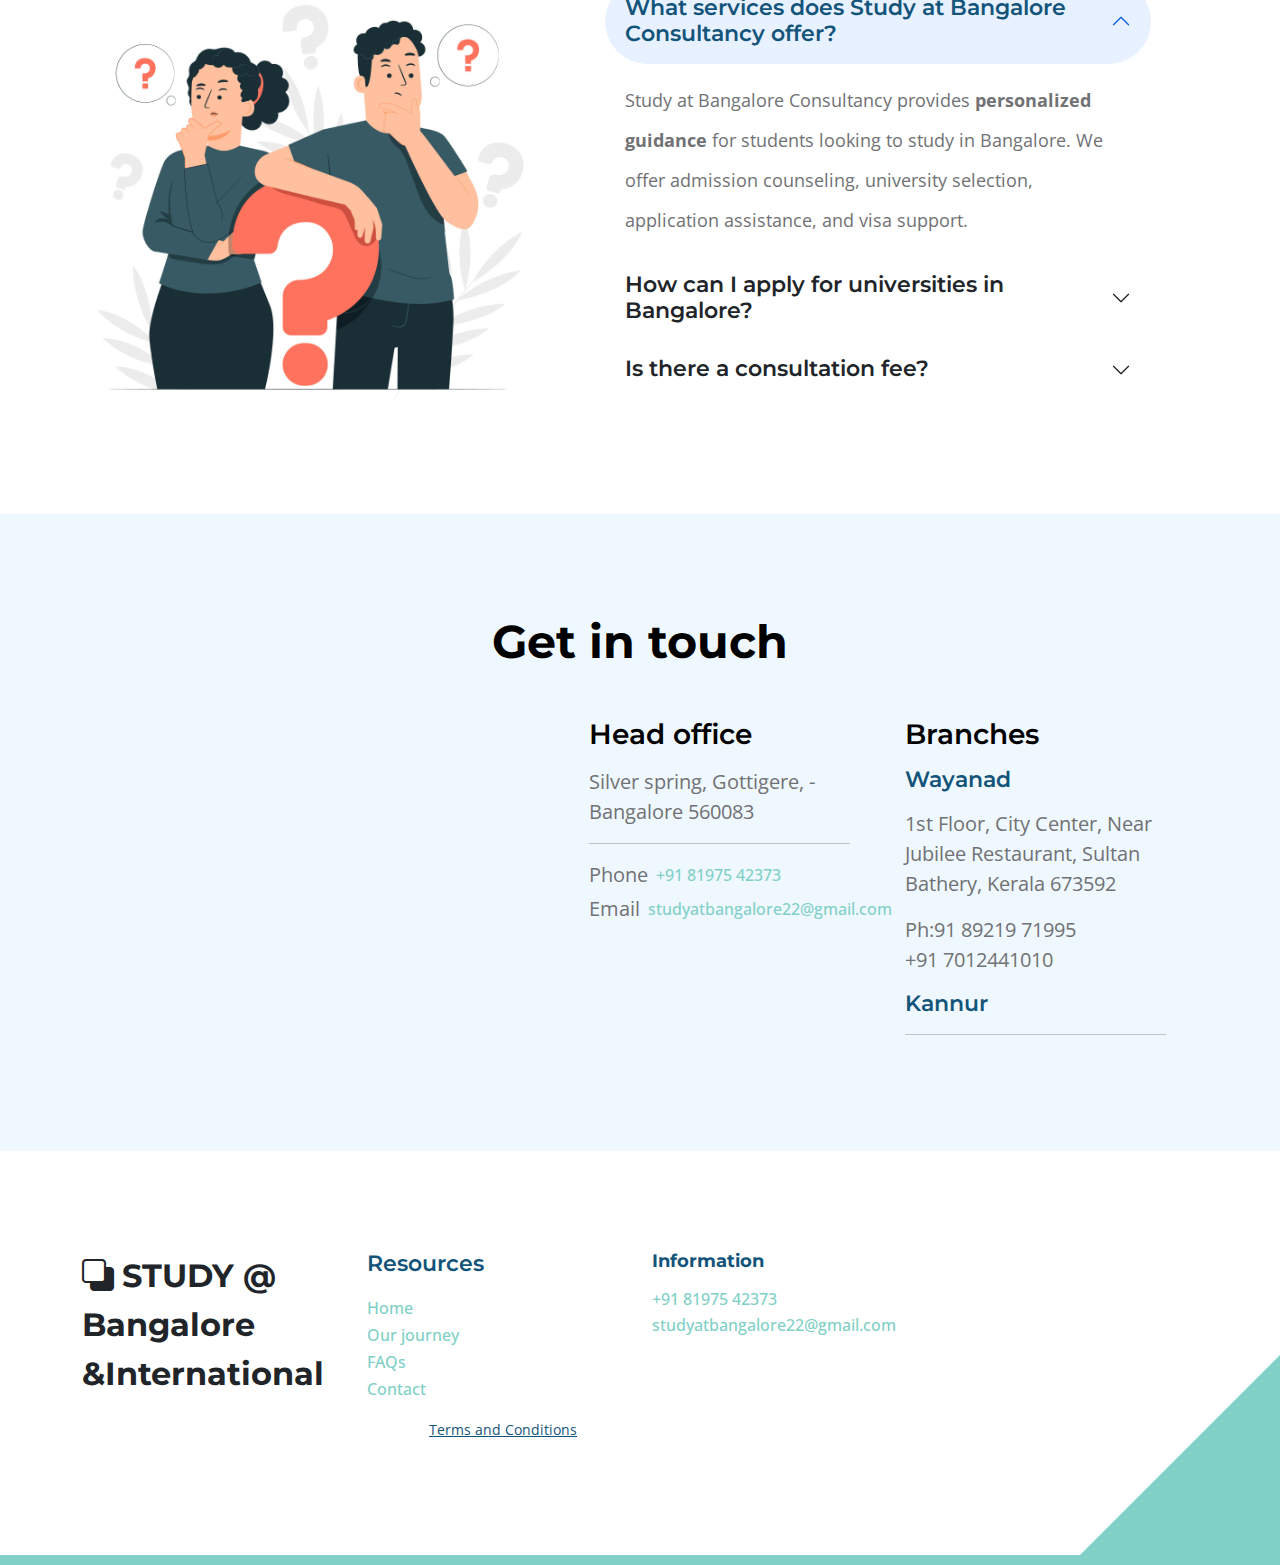
==== commit a3732648: "all set" ====
--- a/index.html
+++ b/index.html
@@ -257,7 +257,7 @@
                     <!-- Navbar Brand with Image -->
                     <a class="navbar-brand d-flex align-items-center" href="index.html">
                         <img src="images/study.png" alt="Study Logo" class="img-fluid" style="width: 40px; height: 40px; margin-right: 10px; border-radius: 5px;">
-                        <span class="fw-bold" style="font-size: 0.9rem; color: white;">STUDY At Bangalore<br/><span style="color: #FFD699;">& International</span></span>
+                        <span class="fw-bold" style="font-size: 0.9rem; color: white;">STUDY @ Bangalore<br/><span style="color: #FFD699;">& International</span></span>
                     </a>
                     
                     
@@ -280,22 +280,22 @@
                                 <a class="nav-link click-scroll" href="#section_1">Home</a>
                             </li>
                             <li class="nav-item">
-                                <a class="nav-link click-scroll" href="#section_2">Browse Topics</a>
+                                <a class="nav-link click-scroll" href="#section_2">know us</a>
                             </li>
                             <li class="nav-item">
-                                <a class="nav-link click-scroll" href="#section_3">How it works</a>
+                                <a class="nav-link click-scroll" href="#section_3">our journey</a>
                             </li>
                             <li class="nav-item">
                                 <a class="nav-link click-scroll" href="#section_4">FAQs</a>
                             </li>
                             <li class="nav-item">
-                                <a class="nav-link click-scroll" href="#section_5">Contact</a>
+                                <a class="nav-link " href="/contact.html">Contact</a>
                             </li>
                             <li class="nav-item dropdown">
-                                <a class="nav-link dropdown-toggle" href="#" id="navbarLightDropdownMenuLink" role="button" data-bs-toggle="dropdown" aria-expanded="false">Pages</a>
+                                <a class="nav-link dropdown-toggle" href="#" id="navbarLightDropdownMenuLink" role="button" data-bs-toggle="dropdown" aria-expanded="false">Colleges</a>
                                 <ul class="dropdown-menu dropdown-menu-light" aria-labelledby="navbarLightDropdownMenuLink">
-                                    <li><a class="dropdown-item" href="topics-listing.html">Providing  Details</a></li>
-                                    <li><a class="dropdown-item" href="contact.html">Contact Form</a></li>
+                                    <li><a class="dropdown-item" href="topics-listing.html">STUDY@INDIA</a></li>
+                                    <li><a class="dropdown-item" href="topics-detail.html">STUDY@INTERNATIONAL</a></li>
                                 </ul>
                             </li>
                         </ul>
@@ -350,7 +350,7 @@
                     <div class="row">
 
                         <div class="col-lg-8 col-12 mx-auto">
-                            <h1 class="text-white text-center">STUDY At Bangalore</h1>
+                            <h1 class="text-white text-center">STUDY @ Bangalore</h1>
 
                             <h1 class="text-center" style="color: #FFD699;">& International</h1>
 
@@ -862,7 +862,7 @@
                     <div class="col-lg-3 col-12 mb-4 pb-2">
                         <a class="navbar-brand mb-2" href="index.html">
                             <i class="bi-back"></i>
-                            <span>STUDY At <br/>Bangalore<br/>&International</span>
+                            <span>STUDY @ <br/>Bangalore<br/>&International</span>
                         </a>
                     </div>
 
@@ -875,16 +875,23 @@
                             </li>
 
                             <li class="site-footer-link-item">
-                                <a href="#" class="site-footer-link">How it works</a>
+                                <a href="#section_3" class="site-footer-link">Our journey</a>
                             </li>
 
                             <li class="site-footer-link-item">
-                                <a href="#" class="site-footer-link">FAQs</a>
+                                <a href="#section_4" class="site-footer-link">FAQs</a>
                             </li>
 
                             <li class="site-footer-link-item">
-                                <a href="#" class="site-footer-link">Contact</a>
-                            </li>
+                                <a href="/contact.html" class="site-footer-link">Contact</a>
+                            </li>
+                            <li class="site-footer-link-item">
+                                <p class="text-white" style="font-size: 14px;">
+                                    We are glad to have you here. Please read our 
+                                    <a href="termsAndConditionS.html" target="_blank" style="text-decoration: underline;">Terms and Conditions</a>.
+                                </p>
+                            </li>
+                            
                         </ul>
                     </div>
 
@@ -904,13 +911,10 @@
                         </p>
                     
                         <p class="text-white mb-1" style="font-size: 16px;">
-                            <strong>Welcome to Study at Bangalore & International!</strong>
+                            <strong>Welcome to Study @ Bangalore & International!</strong>
                         </p>
                     
-                        <p class="text-white" style="font-size: 14px;">
-                            We are glad to have you here. Please read our 
-                            <a href="termsAndConditionS.html" target="_blank" style="text-decoration: underline;">Terms and Conditions</a>.
-                        </p>
+                       
                     </div>
                     
 
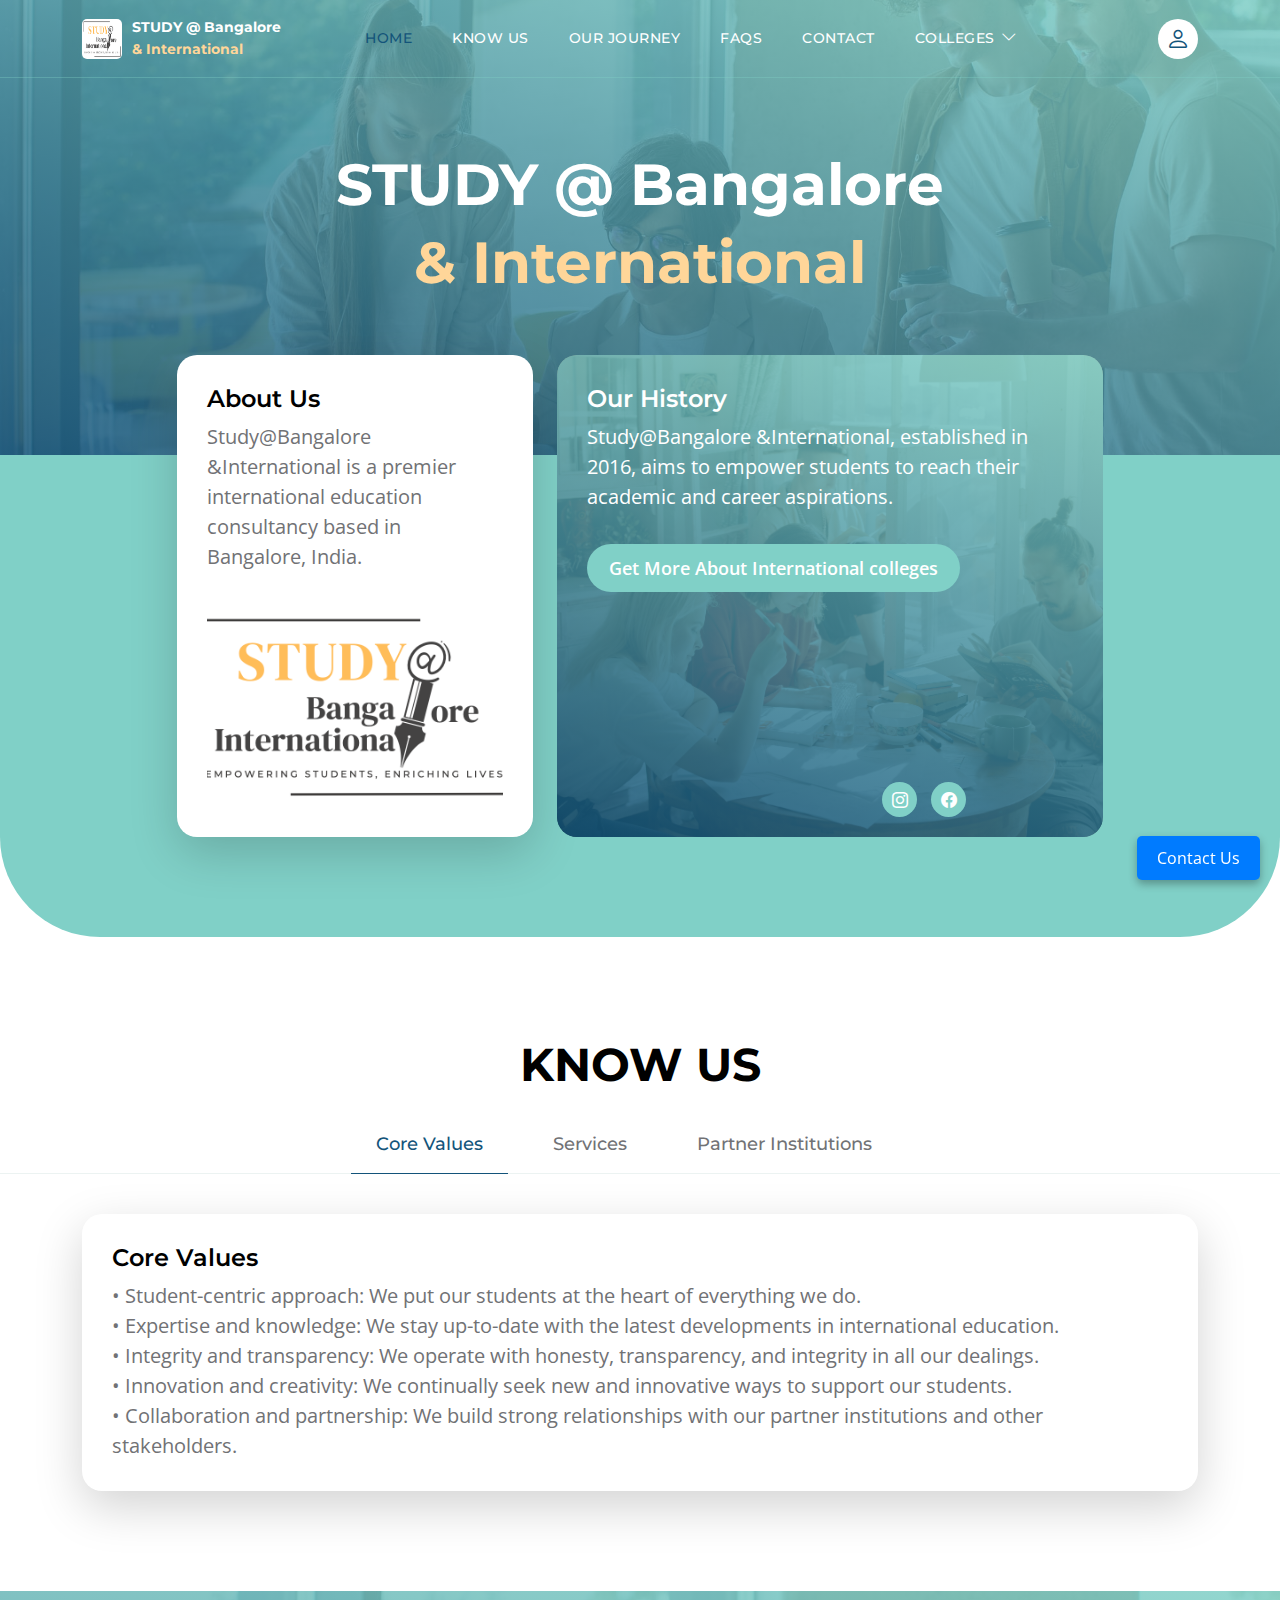
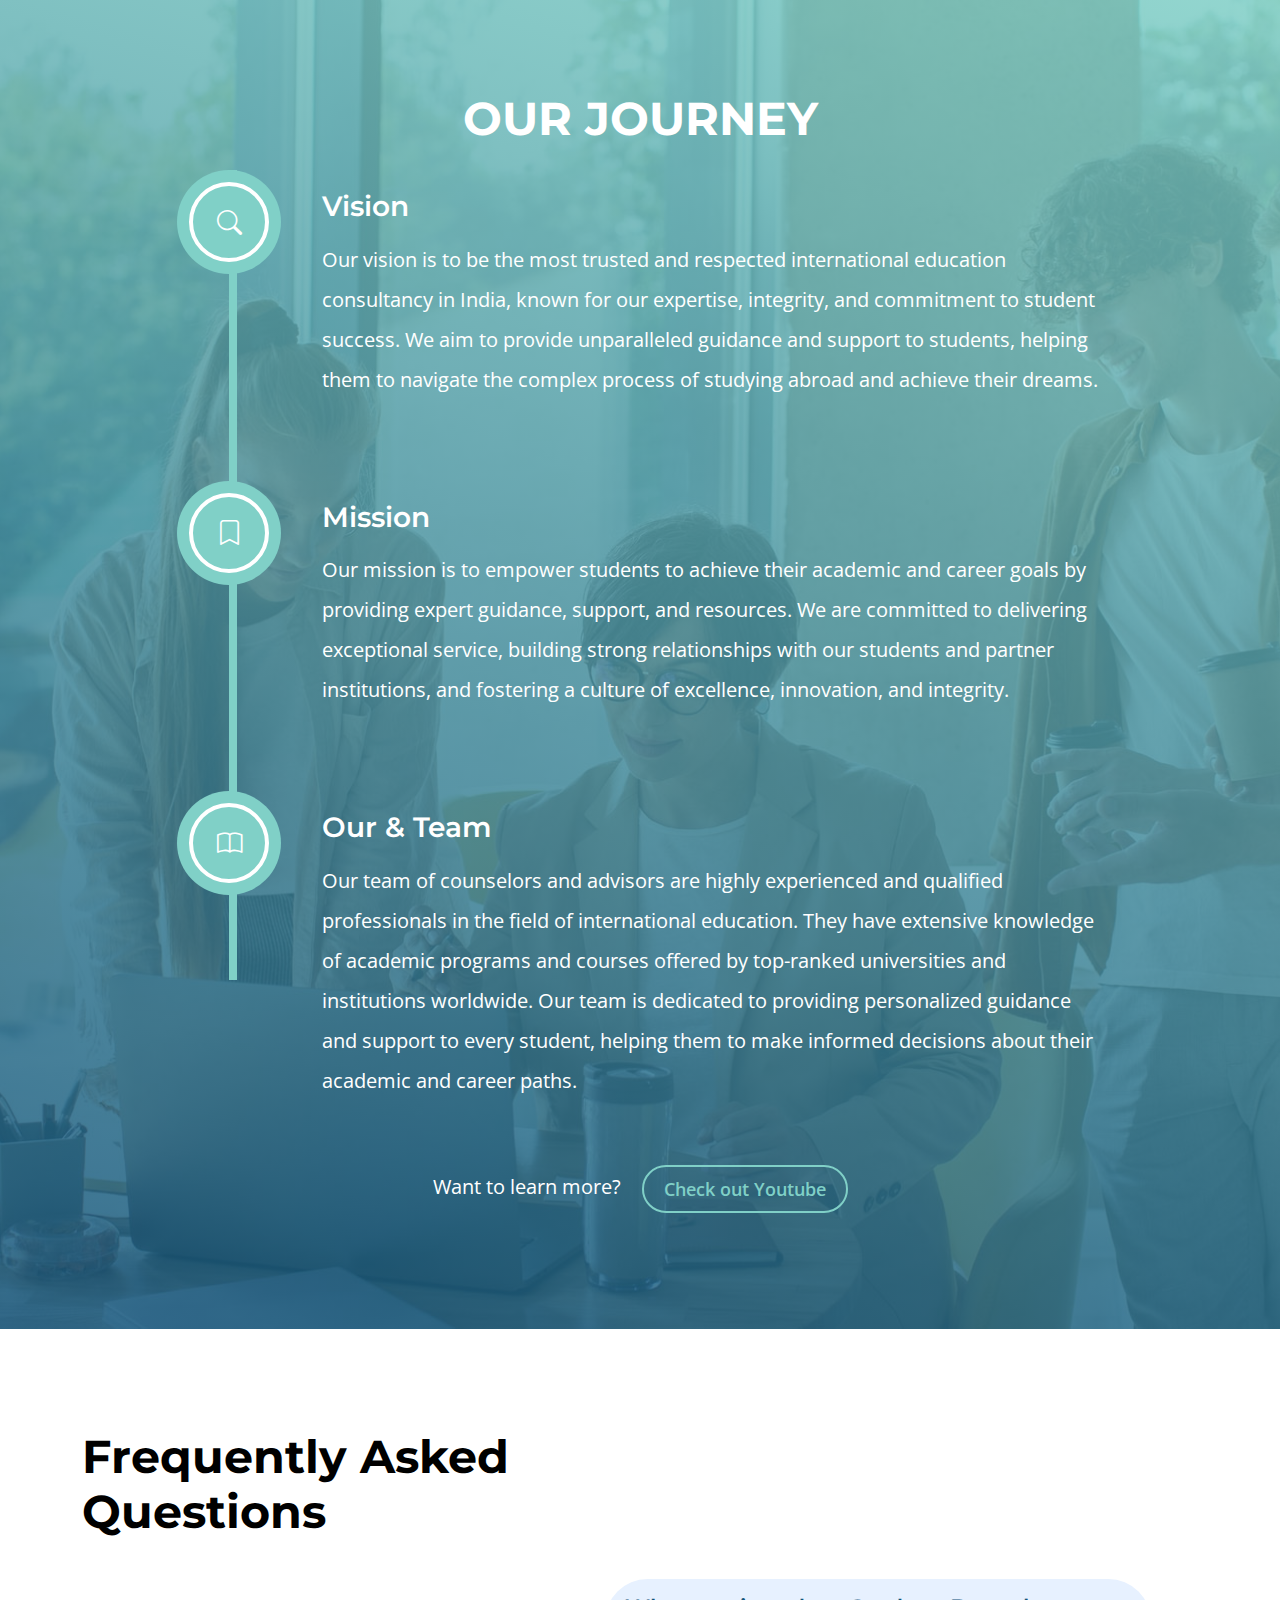
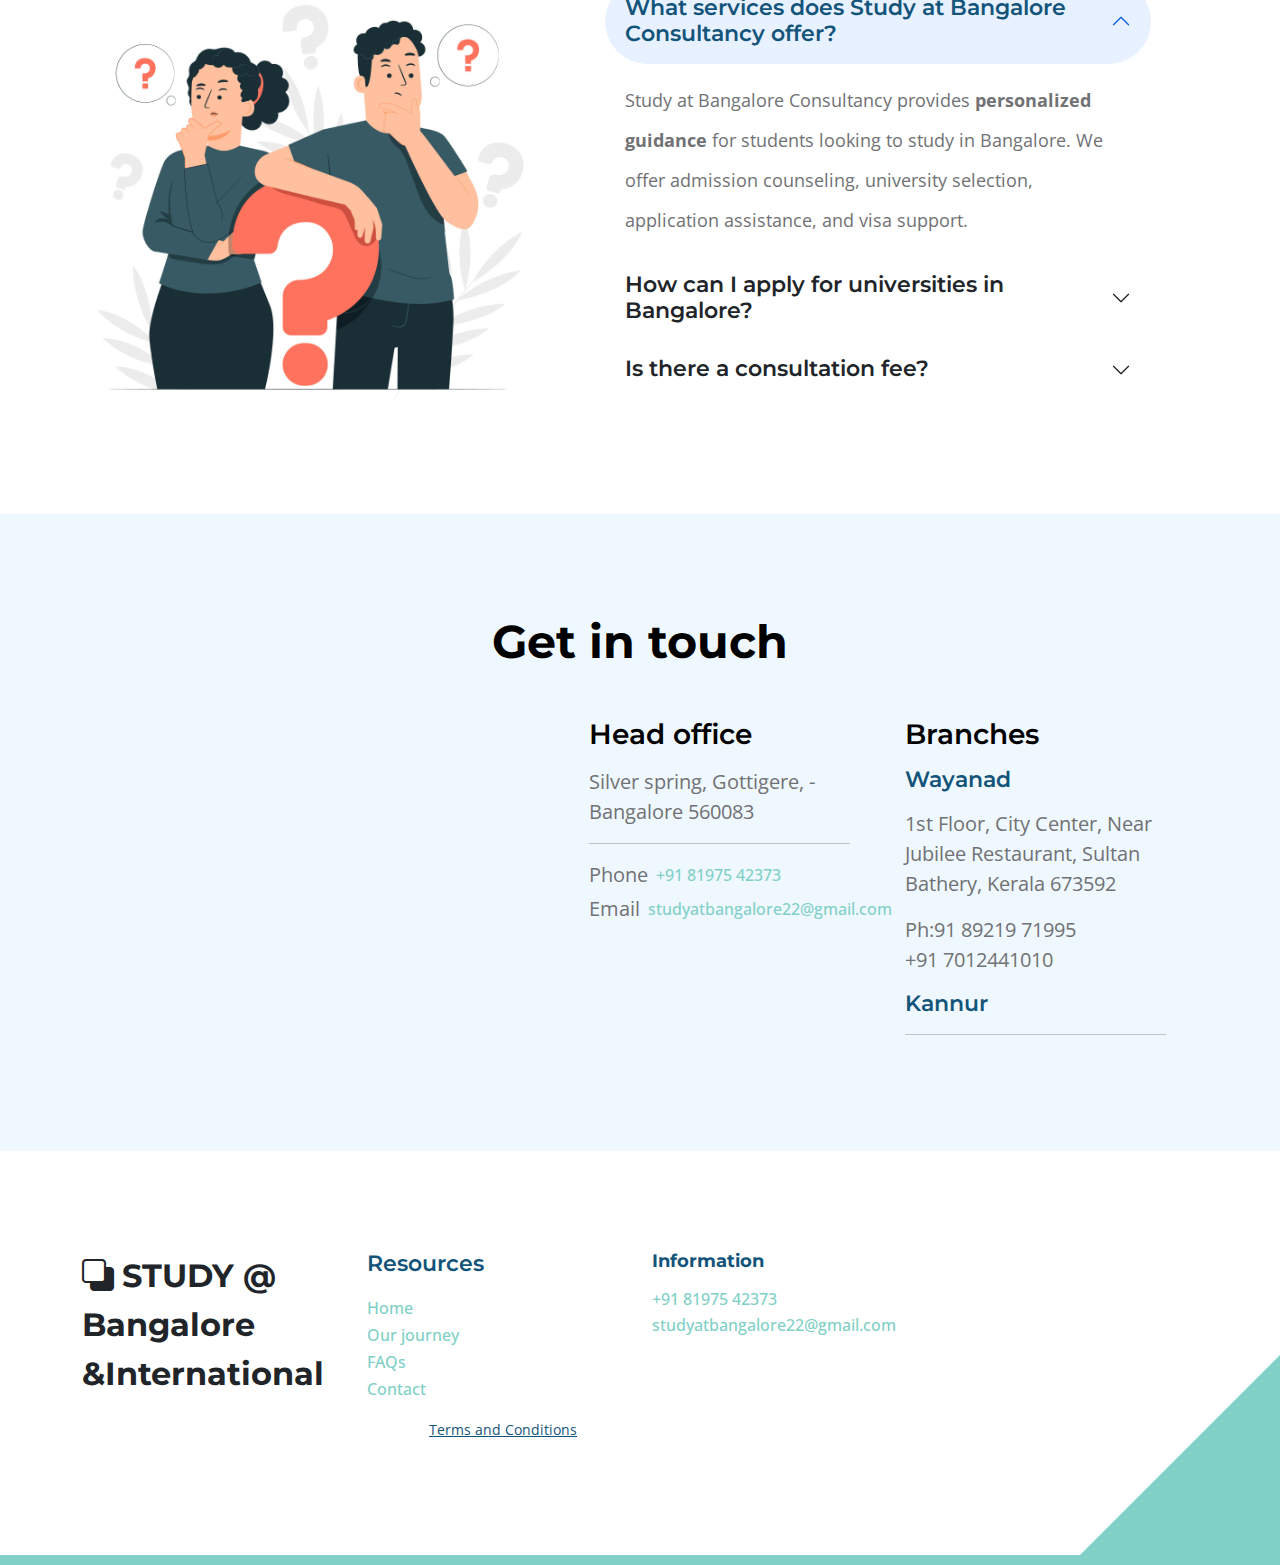
==== commit 4a7a2afa: "all done" ====
--- a/index.html
+++ b/index.html
@@ -437,7 +437,7 @@
                 <div class="container">
 
                         <div class="col-12 text-center">
-                            <h2 class="mb-4">Browse Topics</h1>
+                            <h2 class="mb-4">KNOW US</h1>
                         </div>
 
                     </div>
@@ -486,7 +486,7 @@
                                                                 </p>
                                                         </div>
 
-                                                        <span class="badge bg-design rounded-pill ms-auto">14</span>
+                                                        
                                                     </div>
 
                                                     
@@ -518,7 +518,7 @@
                                                                 </p>
                                                         </div>
 
-                                                        <span class="badge bg-design rounded-pill ms-auto">14</span>
+                                                        
                                                     </div>
 
                                                     
@@ -548,7 +548,7 @@
                                                             </p>
                                                     </div>
 
-                                                    <span class="badge bg-design rounded-pill ms-auto">14</span>
+                                                    
                                                 </div>
 
                                                 
@@ -589,7 +589,7 @@
                                                             <p class="mb-0">Lorem Ipsum dolor sit amet consectetur</p>
                                                         </div>
 
-                                                        <span class="badge bg-music rounded-pill ms-auto">45</span>
+                                                      
                                                     </div>
 
                                                     <img src="images/topics/undraw_happy_music_g6wc.png" class="custom-block-image img-fluid" alt="">
@@ -670,7 +670,7 @@
                     <div class="row">
 
                         <div class="col-12 text-center">
-                            <h2 class="text-white mb-4">How does it work?</h1>
+                            <h2 class="text-white mb-4">OUR JOURNEY</h1>
                         </div>
 
                         <div class="col-lg-10 col-12 mx-auto">
